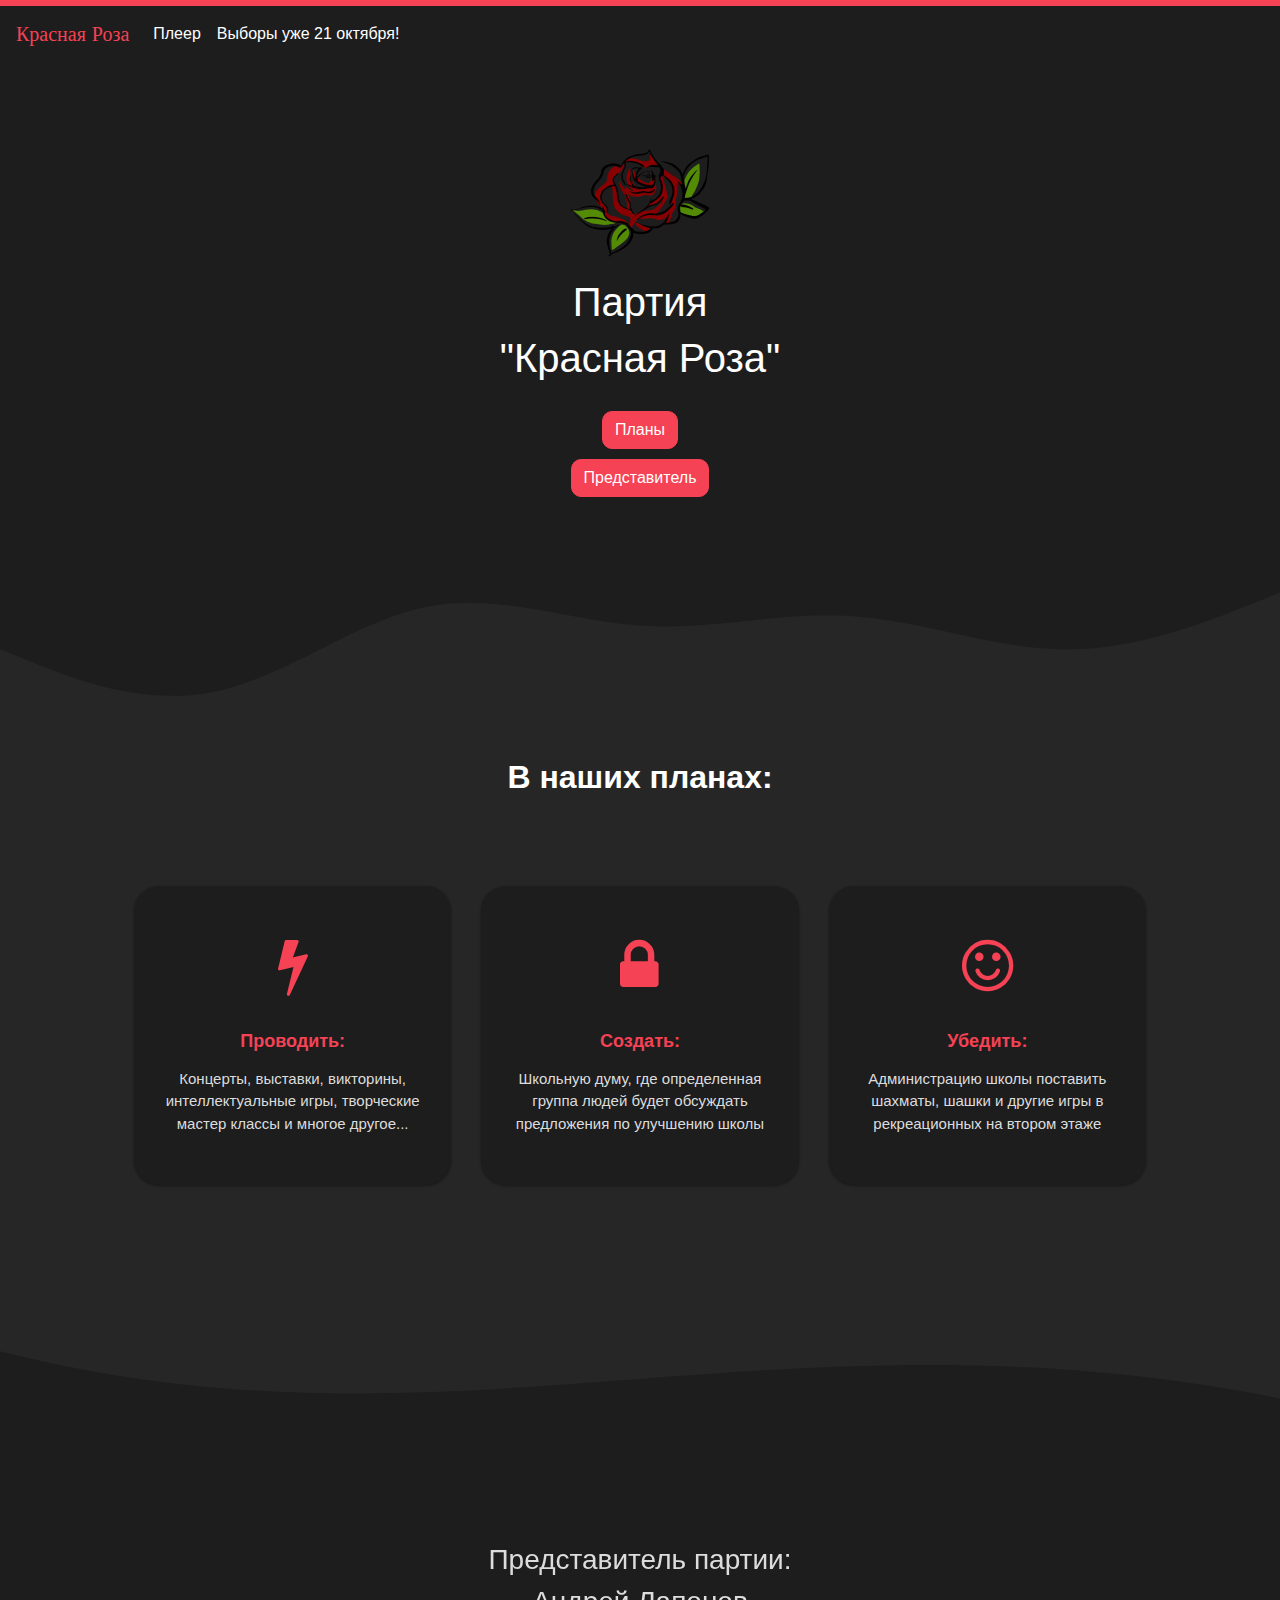
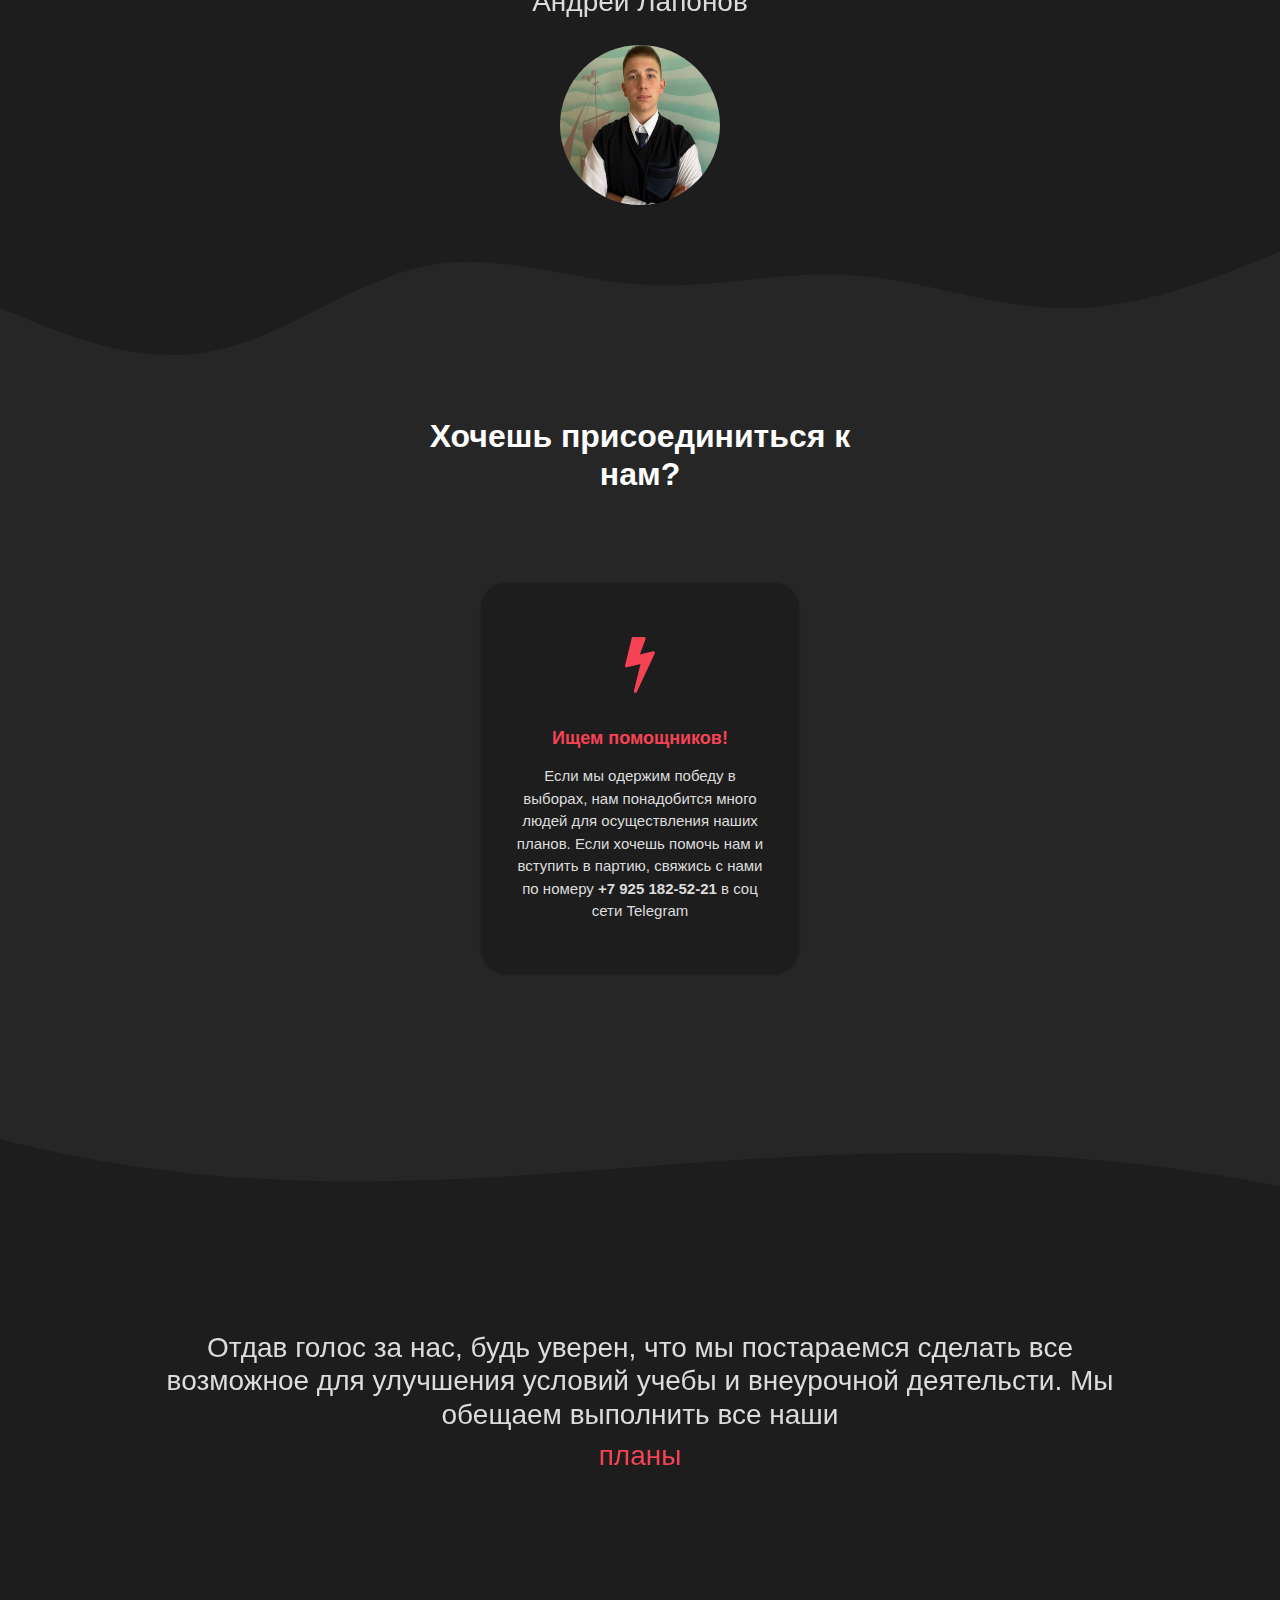
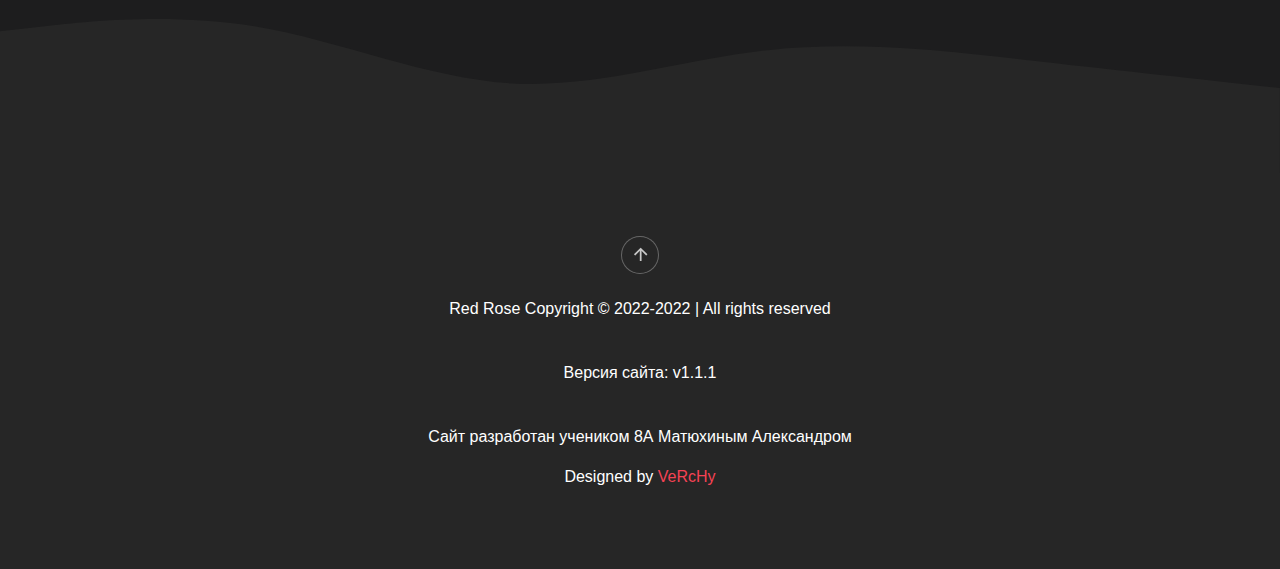
==== index.html @ a9a0d20a "Update index.html" ====
<!DOCTYPE html>
<html>

<head>
    <meta charset="utf-8">
    <meta name="viewport" content="width=device-width, initial-scale=1.0, shrink-to-fit=no">
    <title>Red Rose</title>
    <meta name="description" content="Сайт партии Красная Роза">
    <meta name="theme-color" content="#f54254">
    <link rel="icon" type="image/png" sizes="300x250" href="assets/img/red rose.png">
    <link rel="stylesheet" href="assets/bootstrap/css/bootstrap.min.css">Р
    <link rel="stylesheet" href="https://fonts.googleapis.com/css?family=Alfa+Slab+One">
    <link rel="stylesheet" href="assets/fonts/font-awesome.min.css">
    <link rel="stylesheet" href="assets/fonts/ionicons.min.css">
    <link rel="stylesheet" href="https://cdnjs.cloudflare.com/ajax/libs/animate.css/3.5.2/animate.min.css">
    <link rel="stylesheet" href="assets/css/styles.css">
</head>

<body style="background-color: var(--background);">
    <div id="top" style="height: 12px;">
        <nav class="navbar navbar-light navbar-expand fixed-top" style="color: var(--main-color);border-top-width: 6px;border-top-style: solid;background: var(--background);">
            <div class="container-fluid"><a class="navbar-brand" href="#" style="color: var(--main-color);font-family: 'Alfa Slab One', cursive;">Красная Роза</a><button data-toggle="collapse" class="navbar-toggler" data-target="#navcol-1"><span class="sr-only">Toggle navigation</span><span class="navbar-toggler-icon"></span></button>
                <div
                    class="collapse navbar-collapse" id="navcol-1">
                    <ul class="nav navbar-nav">
                        <li class="nav-item"><a class="nav-link active smoothScroll" href="https://verchy78.github.io/redrose/player" style="color: var(--text-color);">Плеер</a></li>
			<li class="nav-item"><a class="nav-link active smoothScroll" href="#" style="color: var(--text-color);">Выборы уже 21 октября!</a></li>
                    </ul>
            </div>
    </div>
    </nav>
    </div>
    <header class="d-xl-flex flex-column justify-content-xl-center align-items-xl-center" style="height: 418px;text-align: center;margin: 55px;"><img class="rounded" src="assets/img/red rose.png" width="150" height="150" style="margin-top: 30px;">
        <h1 class="d-xl-flex justify-content-xl-start" style="color: var(--text-color);">Партия</h1>
        <h1 class="d-xl-flex justify-content-xl-start" style="color: var(--text-color);">"Красная Роза"</h1>
        <p style="color: var(--secondary-text-color);"></p>
	<a class="btn btn-primary smoothScroll shadow-none" role="button" style="margin: 5px;background-color: var(--main-color);border-color: var(--main-color);border-radius: 10px;"
        href="#feature">Планы</a></div></div>
        <a class="btn btn-primary smoothScroll shadow-none" role="button" style="margin: 5px;background-color: var(--main-color);border-color: var(--main-color);border-radius: 10px;"
        href="#commands">Представитель</a></div></div>
    </header>
    <div id="feature" style="height: 90px;background: var(--secondary);"><div><svg xmlns="http://www.w3.org/2000/svg" viewBox="0 0 1440 320"><path fill="var(--background)" fill-opacity="1" d="M0,96L40,112C80,128,160,160,240,144C320,128,400,64,480,48C560,32,640,64,720,69.3C800,75,880,53,960,58.7C1040,64,1120,96,1200,96C1280,96,1360,64,1400,48L1440,32L1440,0L1400,0C1360,0,1280,0,1200,0C1120,0,1040,0,960,0C880,0,800,0,720,0C640,0,560,0,480,0C400,0,320,0,240,0C160,0,80,0,40,0L0,0Z"></path></svg></div></div>
    <div class="features-boxed" style="background: var(--secondary);">
        <div class="container" style="color: var(--main-color);">
            <div class="intro">
                <h2 class="text-center" style="color: var(--text-color);">В наших планах:</h2>
            </div>
            <div class="row justify-content-center features">
                <div class="col-sm-6 col-md-5 col-lg-4 item">
                    <div id="features" class="box" style="/*border-radius: 34px;*/"><i class="fa fa-bolt icon" style="color: var(--main-color);"></i>
                        <h3 class="name">Проводить:</h3>
                        <p class="description" style="color: var(--secondary-text-color);">Концерты, выставки, викторины, интеллектуальные игры, творческие мастер классы и многое другое...<br></p>
                    </div>
                </div>
                <div class="col-sm-6 col-md-5 col-lg-4 item">
                    <div id="features" class="box"><i class="fa fa-lock icon" style="color: var(--main-color);"></i>
                        <h3 class="name">Создать:</h3>
                        <p class="description" style="color: var(--secondary-text-color);">Школьную думу, где определенная группа людей будет обсуждать предложения по улучшению школы<br></p>
                    </div>
                </div>
                <div class="col-sm-6 col-md-5 col-lg-4 item">
                    <div id="features" class="box"><i class="fa fa-smile-o icon" style="color: var(--main-color);"></i>
                        <h3 class="name">Убедить:</h3>
                        <p class="description" style="color: var(--secondary-text-color);">Администрацию школы поставить шахматы, шашки и другие игры в рекреационных на втором этаже<br></p>
                    </div>
                </div>
            </div>
        </div>
        <div></div>
    </div>
    <div style="background-color: var(--background);"><div style="height: 150px; overflow: hidden;" ><svg viewBox="0 0 500 150" preserveAspectRatio="none" style="height: 100%; width: 100%;"><path d="M-41.53,-9.56 C167.83,173.98 302.14,-60.89 534.09,89.10 L500.00,0.00 L0.00,0.00 Z" style="stroke: none; fill: var(--secondary);"></path></svg></div></div>
    <div id="commands">


  </div>
</div></div>
    <div class="team-clean" style="background: rgba(0,0,0,0);">
        <div class="container" style="filter: blur(0px);padding-bottom: 0px;">
            <h3 class="text-center name" style="color: var(--secondary-text-color)">Представитель партии:</h3>
            <h3 class="text-center name" style="color: var(--secondary-text-color)">Андрей Лапонов</h3>
            <div class="intro"></div>
            <div class="row row-cols-4 d-flex d-xl-flex justify-content-center justify-content-xl-center people" style="padding-bottom: 0px;">
                <div class="col-auto col-md-6 col-lg-4 yeet"><a href="" target="_blank"><img class="rounded-circle partner" src="assets/img/lapka.png"></a></div>
            </div>
        </div>
    </div>
    <div id="feature" style="height: 90px;background: var(--secondary);"><div><svg xmlns="http://www.w3.org/2000/svg" viewBox="0 0 1440 320"><path fill="var(--background)" fill-opacity="1" d="M0,96L40,112C80,128,160,160,240,144C320,128,400,64,480,48C560,32,640,64,720,69.3C800,75,880,53,960,58.7C1040,64,1120,96,1200,96C1280,96,1360,64,1400,48L1440,32L1440,0L1400,0C1360,0,1280,0,1200,0C1120,0,1040,0,960,0C880,0,800,0,720,0C640,0,560,0,480,0C400,0,320,0,240,0C160,0,80,0,40,0L0,0Z"></path></svg></div></div>
    <div class="features-boxed" style="background: var(--secondary);">
        <div class="container" style="color: var(--main-color);">
            <div class="intro">
                <h2 class="text-center" style="color: var(--text-color);">Хочешь присоединиться к нам?</h2>
            </div>
            <div class="row justify-content-center features">
                <div class="col-sm-6 col-md-5 col-lg-4 item">
                    <div id="features" class="box"><i class="fa fa-bolt icon" style="color: var(--main-color);"></i>
                        <h3 class="name">Ищем помощников!</h3>
                        <p class="description" style="color: var(--secondary-text-color);">Если мы одержим победу в выборах, нам понадобится много людей для осуществления наших планов. Если хочешь помочь нам и вступить в партию, свяжись с нами по номеру <strong>+7 925 182-52-21</strong> в соц сети Telegram <br></p>
                    </div>
                </div>
            </div>
        </div>
        <div></div>
    </div>
    <div style="background-color: var(--background);"><div style="height: 150px; overflow: hidden;" ><svg viewBox="0 0 500 150" preserveAspectRatio="none" style="height: 100%; width: 100%;"><path d="M-41.53,-9.56 C167.83,173.98 302.14,-60.89 534.09,89.10 L500.00,0.00 L0.00,0.00 Z" style="stroke: none; fill: var(--secondary);"></path></svg></div></div>
    <div id="commands">
    <div class="team-clean" style="background: rgba(0,0,0,0);">
        <div class="container" style="filter: blur(0px);padding-bottom: 0px;">
            <h3 class="text-center name" style="color: var(--secondary-text-color)">Отдав голос за нас, будь уверен, что мы постараемся сделать все возможное для улучшения условий учебы и внеурочной деятельсти. Мы обещаем выполнить все наши <a class="nav-link active smoothScroll" href="#feature" style="color: var(--main-color);">планы</a></h3>
            </div>
        </div>
    </div>

<svg xmlns="http://www.w3.org/2000/svg" viewBox="0 0 1440 320"><path fill="var(--secondary)" fill-opacity="1" d="M0,160L48,154.7C96,149,192,139,288,154.7C384,171,480,213,576,218.7C672,224,768,192,864,181.3C960,171,1056,181,1152,192C1248,203,1344,213,1392,218.7L1440,224L1440,320L1392,320C1344,320,1248,320,1152,320C1056,320,960,320,864,320C768,320,672,320,576,320C480,320,384,320,288,320C192,320,96,320,48,320L0,320Z"></path></svg>
    <div class="footer-dark" style="background: var(--secondary);padding-top: 0px;padding-bottom: 0px;">
        <div class="container">
            <div class="row">
                <div class="col item social"><a class="smoothScroll" href="#top"><i class="icon ion-android-arrow-up"></i></a></div>
            </div>
            <p class="copyright" style="color: var(--text-color);">Red Rose Copyright © 2022-2022 | All rights reserved</p>
            <p class="copyright" style="color: var(--text-color);">Версия сайта: v1.1.1</p>
            <p class="copyright" style="color: var(--text-color);">Сайт разработан учеником 8А Матюхиным Александром</p>
            <p class="copyright" style="color: var(--text-color);padding: 0px;">
                <!--Consider leaving this to give credit to me for making this, I worked hard on it and it makes me feel good :D-->Designed by&nbsp;<a href="http://marybot.ru/verchy-dev" style="color: var(--main-color);">VeRcHy</a></p>
        </div>
    </div>
    <script src="assets/js/jquery.min.js"></script>
    <script src="assets/bootstrap/js/bootstrap.min.js"></script>
    <script src="assets/js/Counting.js"></script>
    <script src="assets/js/untitled.js"></script>
</body>

</html>
---- assets/css/styles.css ----
:root {
  --main-color: #f54254;
  --background: #1d1d1e;
  --secondary: #262626;
  --link: #f54254;
  --text-color: #fff;
  --secondary-text-color: #dcdcdc;
}

/* scroll bar */

::-webkit-scrollbar {
  width: 8px;
}

::-webkit-scrollbar-track {
  background: black;
}

::-webkit-scrollbar-thumb {
  background: var(--main-color);
}

.footer-dark {
  padding: 50px 0;
}

.footer-dark .item.text {
  margin-bottom: 36px;
}

.footer-dark .item.social {
  text-align: center;
}

.footer-dark .item.social > a {
  font-size: 20px;
  width: 36px;
  height: 36px;
  line-height: 36px;
  display: inline-block;
  text-align: center;
  border-radius: 50%;
  box-shadow: 0 0 0 1px rgba(255,255,255,0.4);
  margin: 0 8px;
  color: #fff;
  opacity: 0.75;
}

.footer-dark .item.social > a:hover {
  background-color: #474350;
}

.footer-dark .copyright {
  text-align: center;
  padding-top: 24px;
}

/* features */

.features-boxed {
  color: #313437;
  background-color: #eef4f7;
}

.features-boxed p {
  color: #7d8285;
}

.features-boxed h2 {
  font-weight: bold;
  margin-bottom: 40px;
  padding-top: 40px;
  color: inherit;
}

@media (max-width:767px) {
  .features-boxed h2 {
    margin-bottom: 25px;
    padding-top: 25px;
    font-size: 24px;
  }
}

.features-boxed .intro {
  font-size: 16px;
  max-width: 500px;
  margin: 0 auto;
}

.features-boxed .intro p {
  margin-bottom: 0;
}

.features-boxed .features {
  padding: 50px 0;
}

.features-boxed .item {
  text-align: center;
}

.features-boxed .item .box {
  text-align: center;
  padding: 30px;
  background-color: #fff;
  margin-bottom: 30px;
}

.features-boxed .item .icon {
  font-size: 60px;
  color: #1485ee;
  margin-top: 20px;
  margin-bottom: 35px;
}

.features-boxed .item .name {
  font-weight: bold;
  font-size: 18px;
  margin-bottom: 8px;
  margin-top: 0;
  color: inherit;
}

.features-boxed .item .description {
  font-size: 15px;
  margin-top: 15px;
  margin-bottom: 20px;
}

a:hover {
  text-decoration: none;
  color: var(--main-color);
}

.shadow-lg.box:hover {
  background: rgb(244,241,241);
  box-shadow: 0 14px 28px rgba(0,0,0,0.25), 0 10px 10px rgba(0,0,0,0.22);
}

a {
  color: var(--main-color);
}

/* accordion */

* {
  box-sizing: border-box;
}

*::before, *::after {
  box-sizing: border-box;
}

.container {
  margin: 0 auto;
  padding: 4rem;
  color: var(--secondary-text-color);
}

.accordion .accordion-item {
  border-bottom: 1px solid var(--text-color);
}

.accordion .accordion-item button[aria-expanded='true'] {
  border-bottom: 1px solid var(--link);
}

.accordion button {
  position: relative;
  display: block;
  text-align: left;
  width: 100%;
  padding: 1em 0;
  color: var(--text-color);
  font-size: 1.15rem;
  font-weight: 400;
  border: none;
  background: none;
  outline: none;
}

.accordion button:hover, .accordion button:focus {
  cursor: pointer;
  color: var(--link);
}

.accordion button:hover::after, .accordion button:focus::after {
  cursor: pointer;
  color: var(--link);
  border-right: 1px solid var(--link);
}

.accordion button .accordion-title {
  padding: 1em 1.5em 1em 0;
}

.accordion button .icon {
  display: inline-block;
  position: absolute;
  top: 18px;
  right: 0;
  width: 22px;
  height: 22px;
}

.accordion button .icon::before {
  display: block;
  position: absolute;
  content: '';
  top: 9px;
  left: 5px;
  width: 10px;
  height: 2px;
  background: currentColor;
}

.accordion button .icon::after {
  display: block;
  position: absolute;
  content: '';
  top: 5px;
  left: 9px;
  width: 2px;
  height: 10px;
  background: currentColor;
}

.accordion button[aria-expanded='true'] {
  color: var(--link);
}

.accordion button[aria-expanded='true'] .icon::after {
  width: 0;
}

.accordion button[aria-expanded='true'] + .accordion-content {
  opacity: 1;
  max-height: 250em;
  transition: all 200ms linear;
  will-change: opacity, max-height;
}

.accordion .accordion-content {
  opacity: 0;
  max-height: 0;
  overflow: hidden;
  transition: opacity 200ms linear, max-height 200ms linear;
  will-change: opacity, max-height;
}

.accordion .accordion-content p {
  font-size: 1rem;
  font-weight: 300;
  margin: 2em 0;
}

div#features {
  box-shadow: 0 1px 3px rgba(0,0,0,0.12), 0 1px 2px rgba(0,0,0,0.24);
  transition: all 0.3s cubic-bezier(.25,.8,.25,1);
  border-radius: 25px;
  background: var(--background);
}

div#features:hover {
  box-shadow: 0 14px 28px rgba(0,0,0,0.25), 0 10px 10px rgba(0,0,0,0.22);
}

.partner:hover {
  border-radius: 598px;
  border-style: solid;
  border-color: var(--main-color);
}

.partner {
  width: 160px;
  height: 160px;
  transition: all 200ms linear;
}

.yeet {
  text-align: center;
  padding: 18px;
}
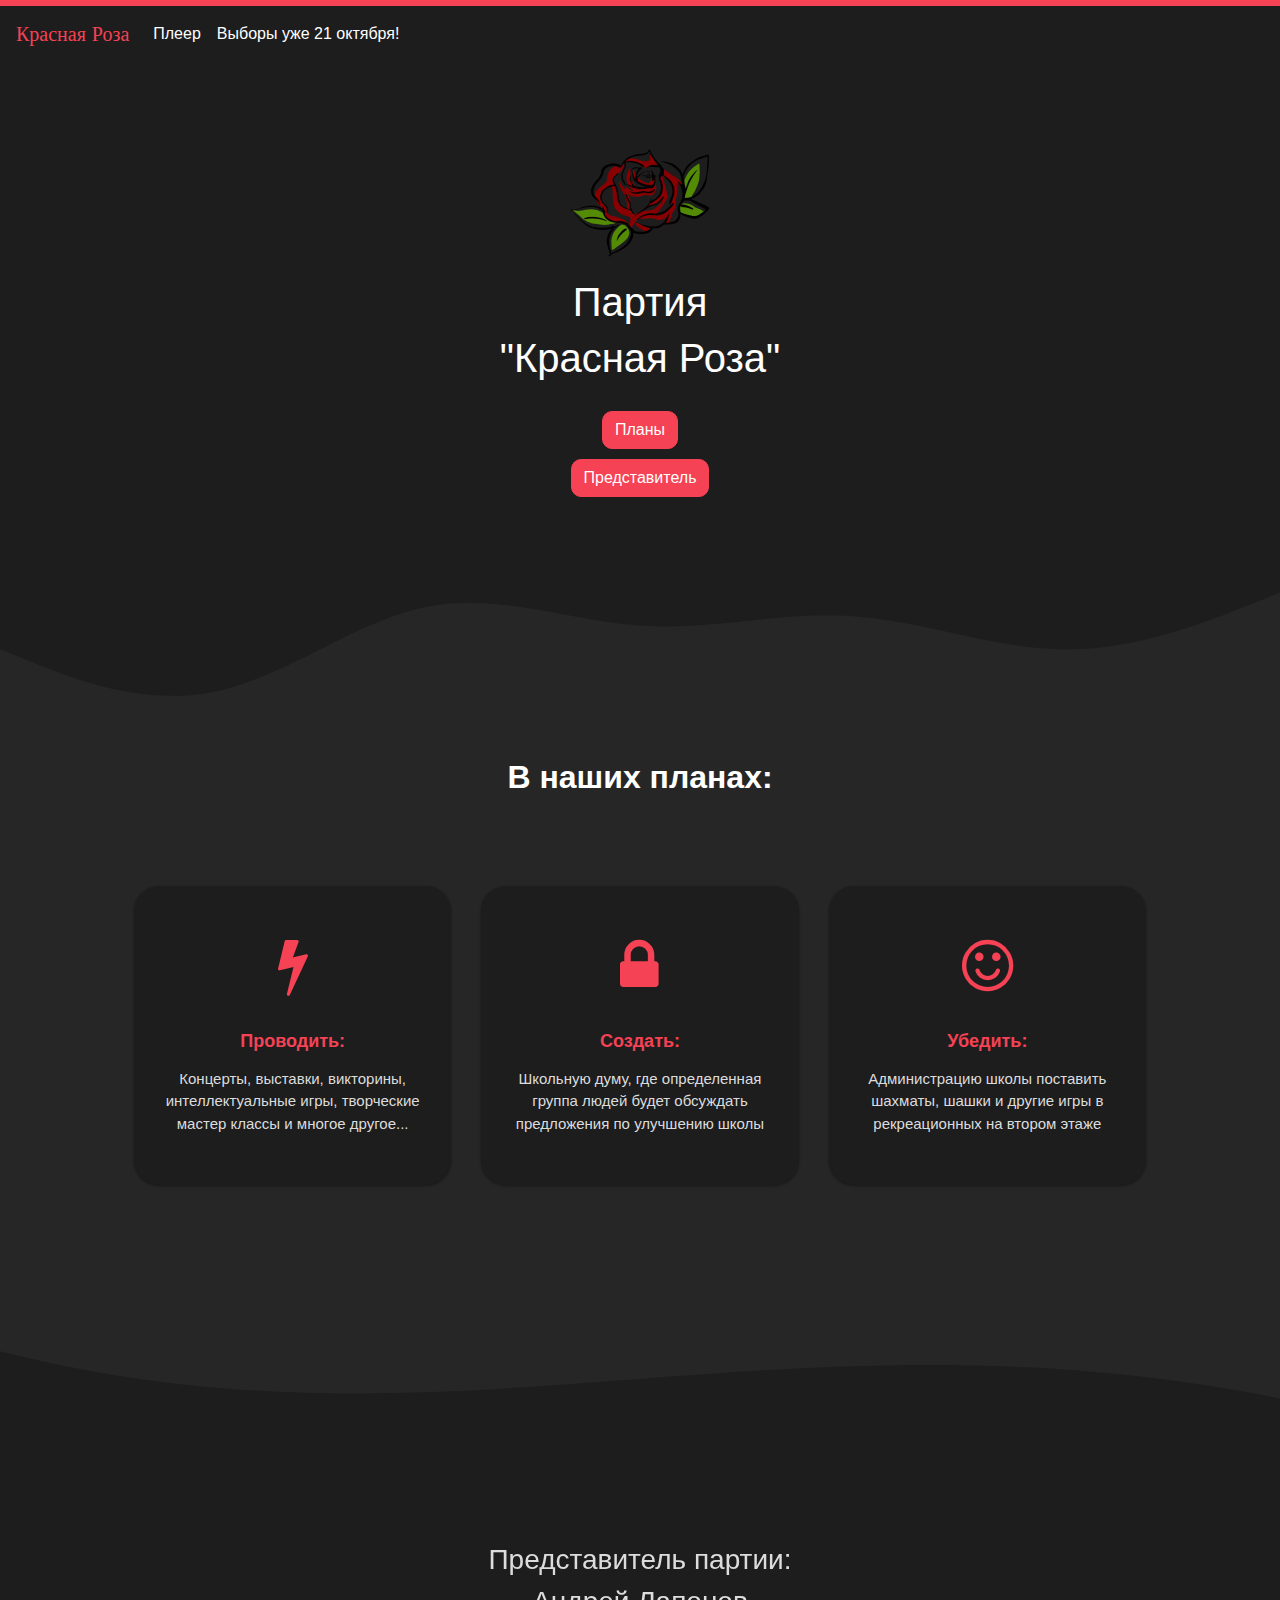
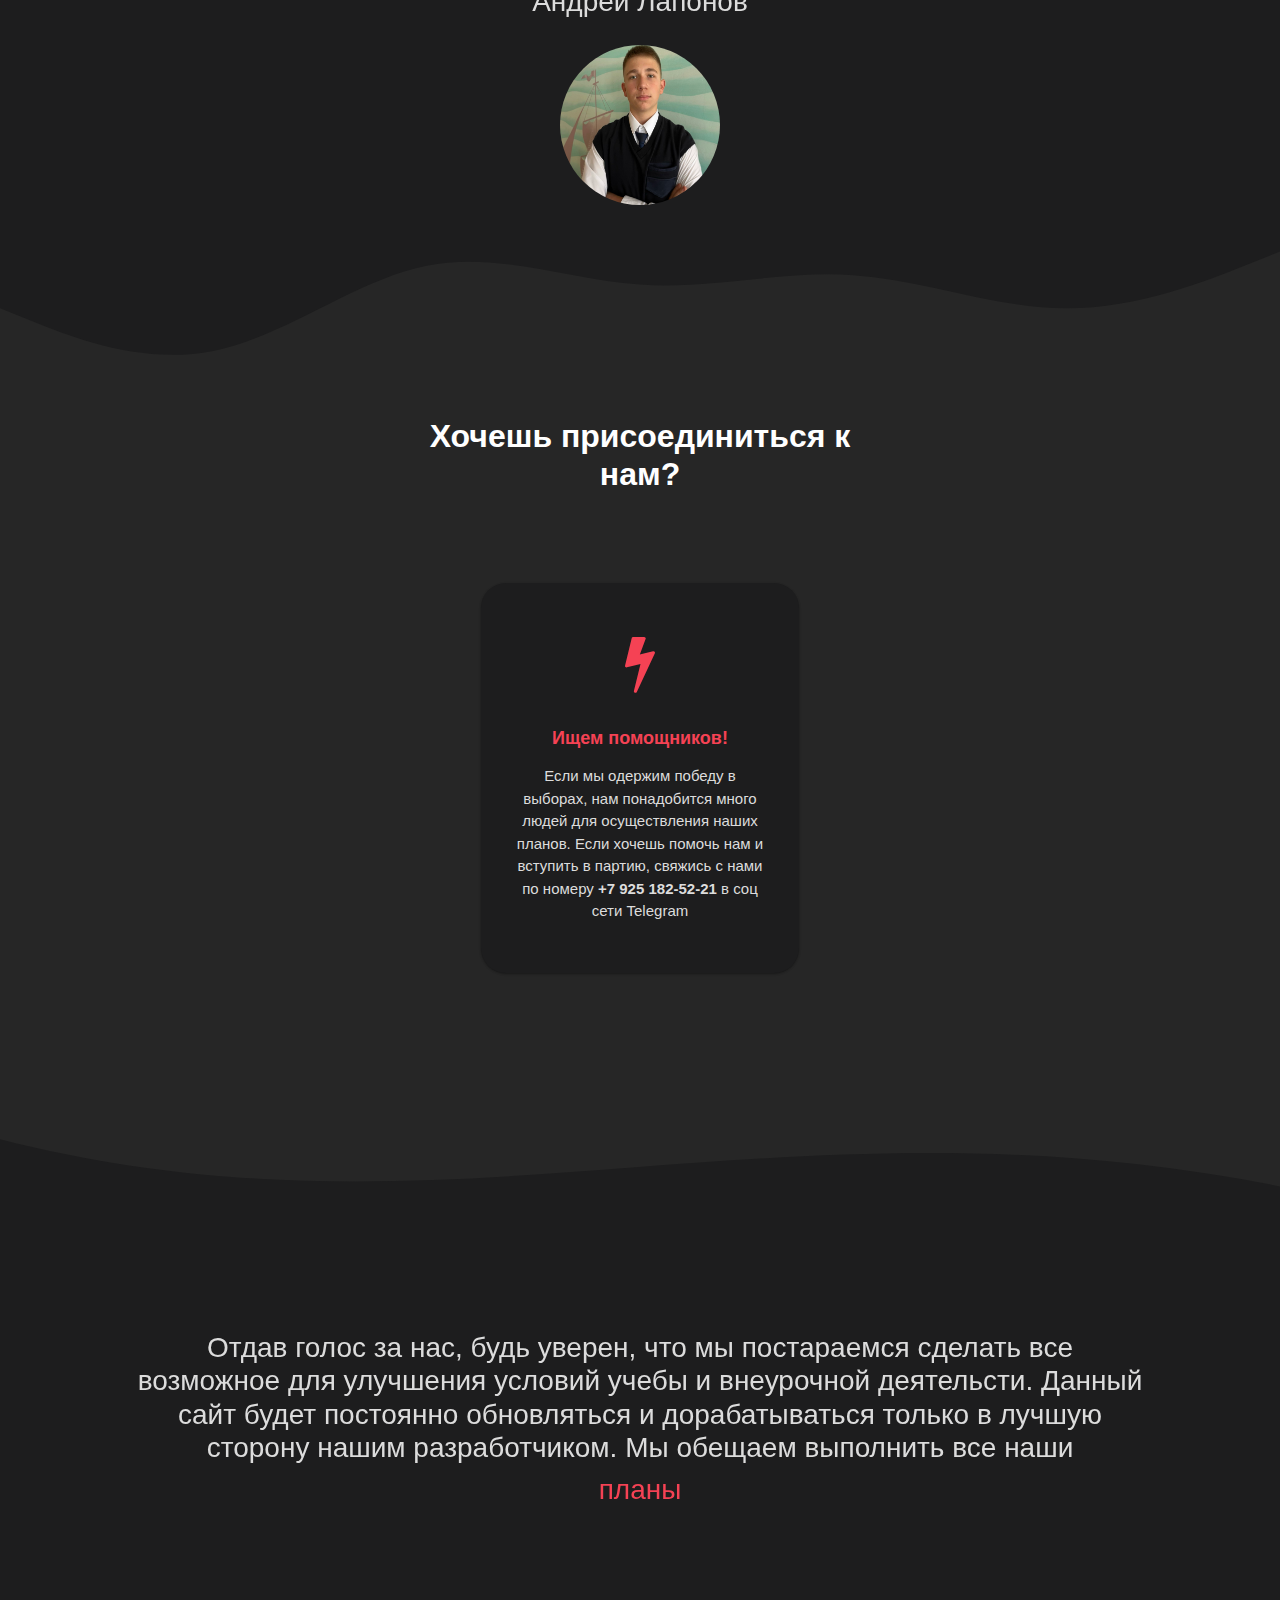
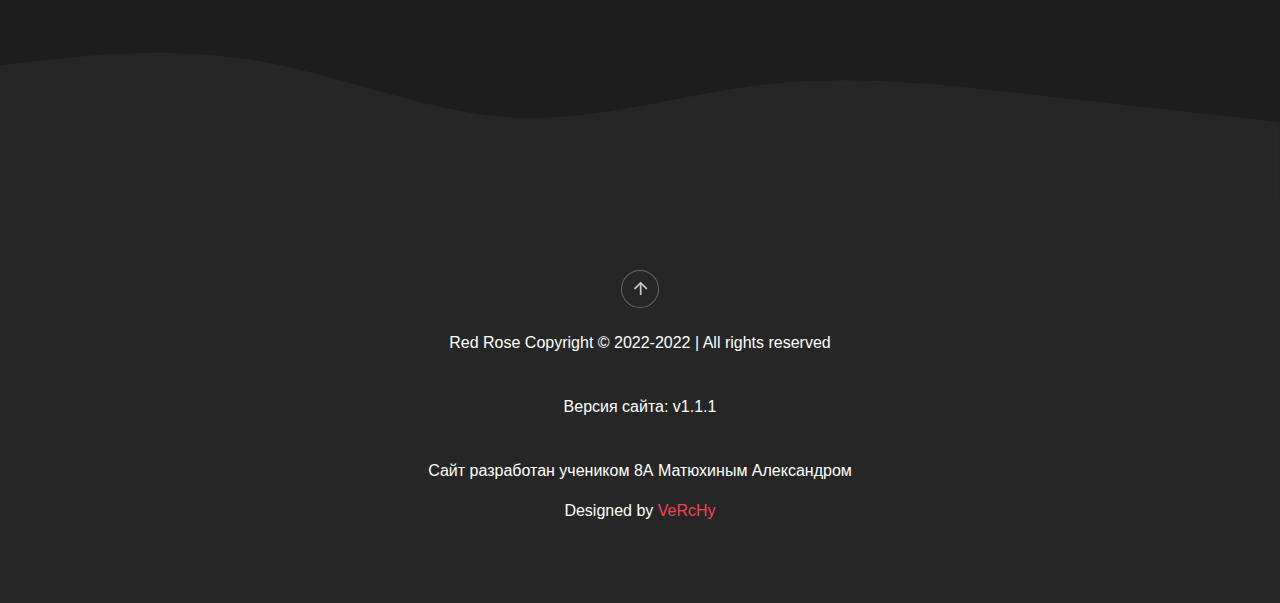
==== commit 1e59f3b4: "Update index.html" ====
--- a/index.html
+++ b/index.html
@@ -24,7 +24,7 @@
                     class="collapse navbar-collapse" id="navcol-1">
                     <ul class="nav navbar-nav">
                         <li class="nav-item"><a class="nav-link active smoothScroll" href="https://verchy78.github.io/redrose/player" style="color: var(--text-color);">Плеер</a></li>
-			<li class="nav-item"><a class="nav-link active smoothScroll" href="#" style="color: var(--text-color);">Выборы уже 21 октября!</a></li>
+			<li class="nav-item"><a class="nav-link active smoothScroll" href="#golos" style="color: var(--text-color);">Выборы уже 21 октября!</a></li>
                     </ul>
             </div>
     </div>
@@ -102,10 +102,10 @@
         <div></div>
     </div>
     <div style="background-color: var(--background);"><div style="height: 150px; overflow: hidden;" ><svg viewBox="0 0 500 150" preserveAspectRatio="none" style="height: 100%; width: 100%;"><path d="M-41.53,-9.56 C167.83,173.98 302.14,-60.89 534.09,89.10 L500.00,0.00 L0.00,0.00 Z" style="stroke: none; fill: var(--secondary);"></path></svg></div></div>
-    <div id="commands">
+    <div id="golos">
     <div class="team-clean" style="background: rgba(0,0,0,0);">
         <div class="container" style="filter: blur(0px);padding-bottom: 0px;">
-            <h3 class="text-center name" style="color: var(--secondary-text-color)">Отдав голос за нас, будь уверен, что мы постараемся сделать все возможное для улучшения условий учебы и внеурочной деятельсти. Мы обещаем выполнить все наши <a class="nav-link active smoothScroll" href="#feature" style="color: var(--main-color);">планы</a></h3>
+            <h3 class="text-center name" style="color: var(--secondary-text-color)">Отдав голос за нас, будь уверен, что мы постараемся сделать все возможное для улучшения условий учебы и внеурочной деятельсти. Данный сайт будет постоянно обновляться и дорабатываться только в лучшую сторону нашим разработчиком. Мы обещаем выполнить все наши <a class="nav-link active smoothScroll" href="#feature" style="color: var(--main-color);">планы</a></h3>
             </div>
         </div>
     </div>
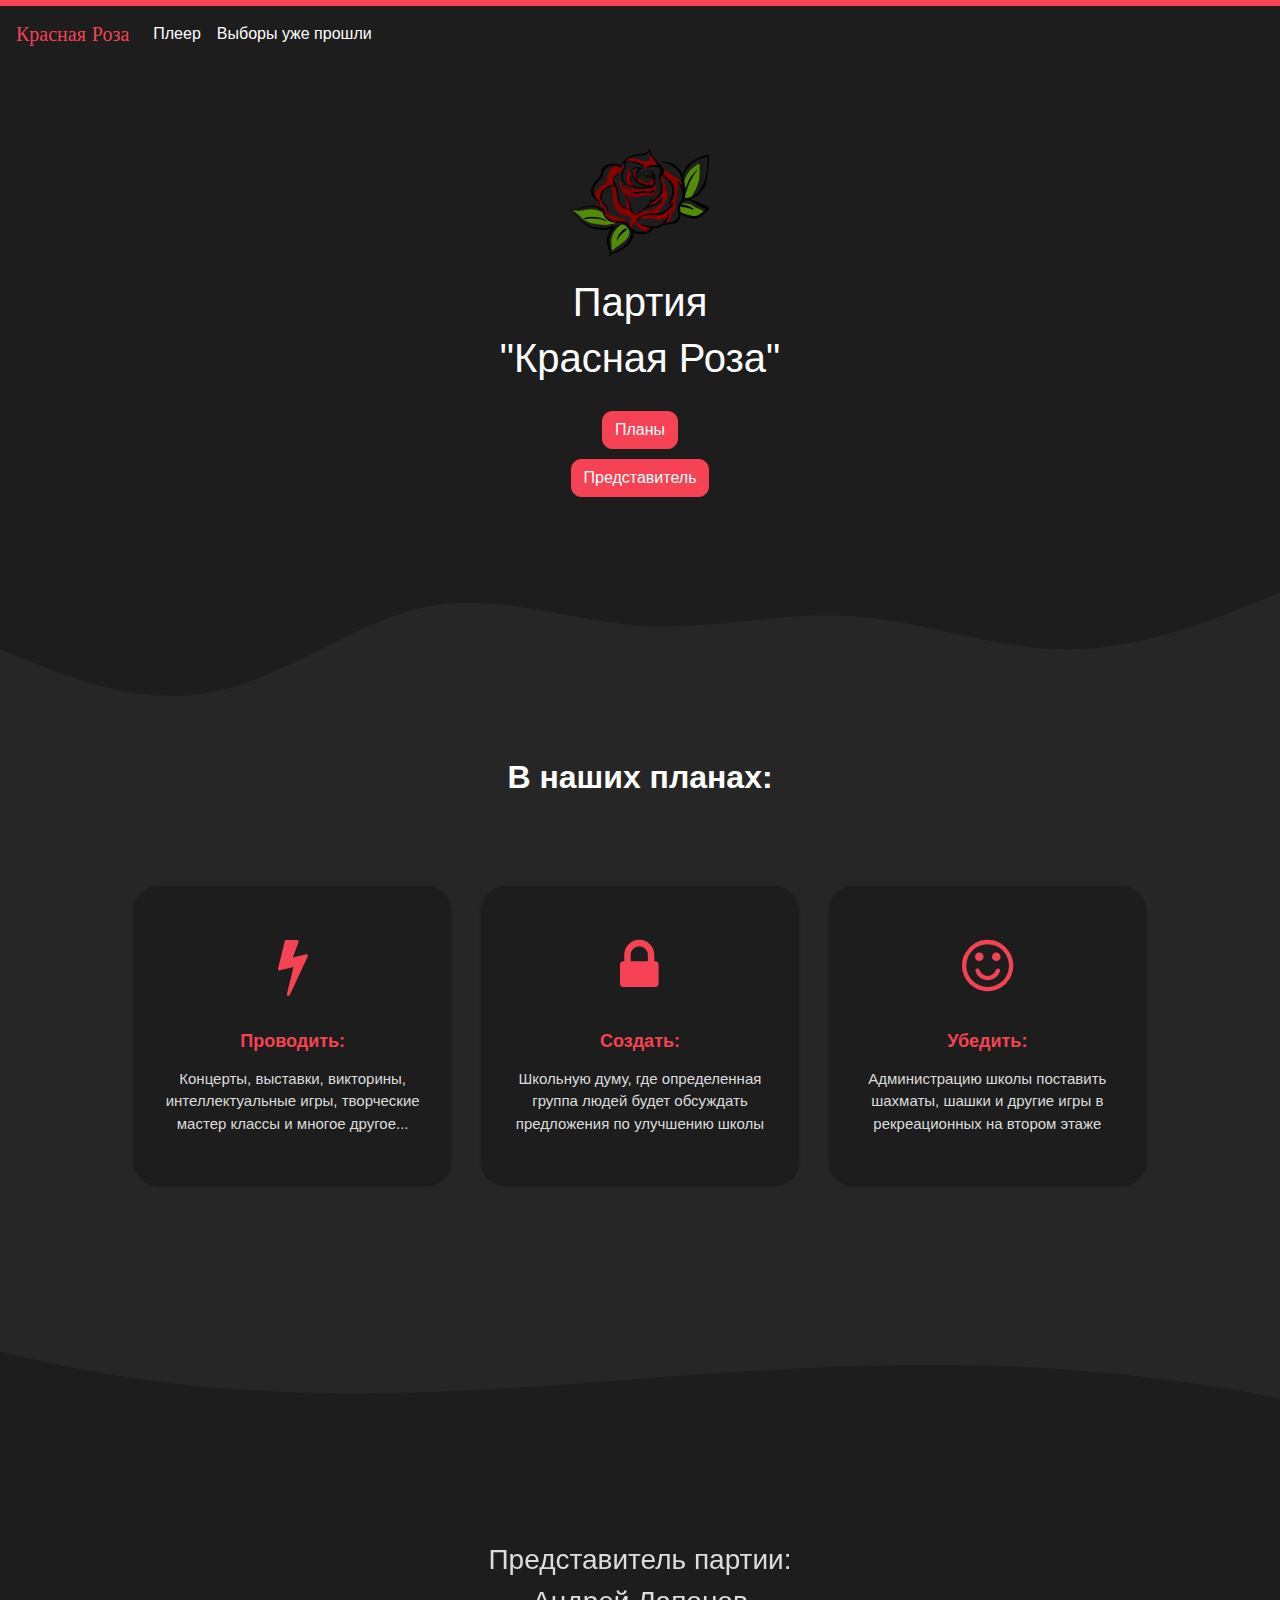
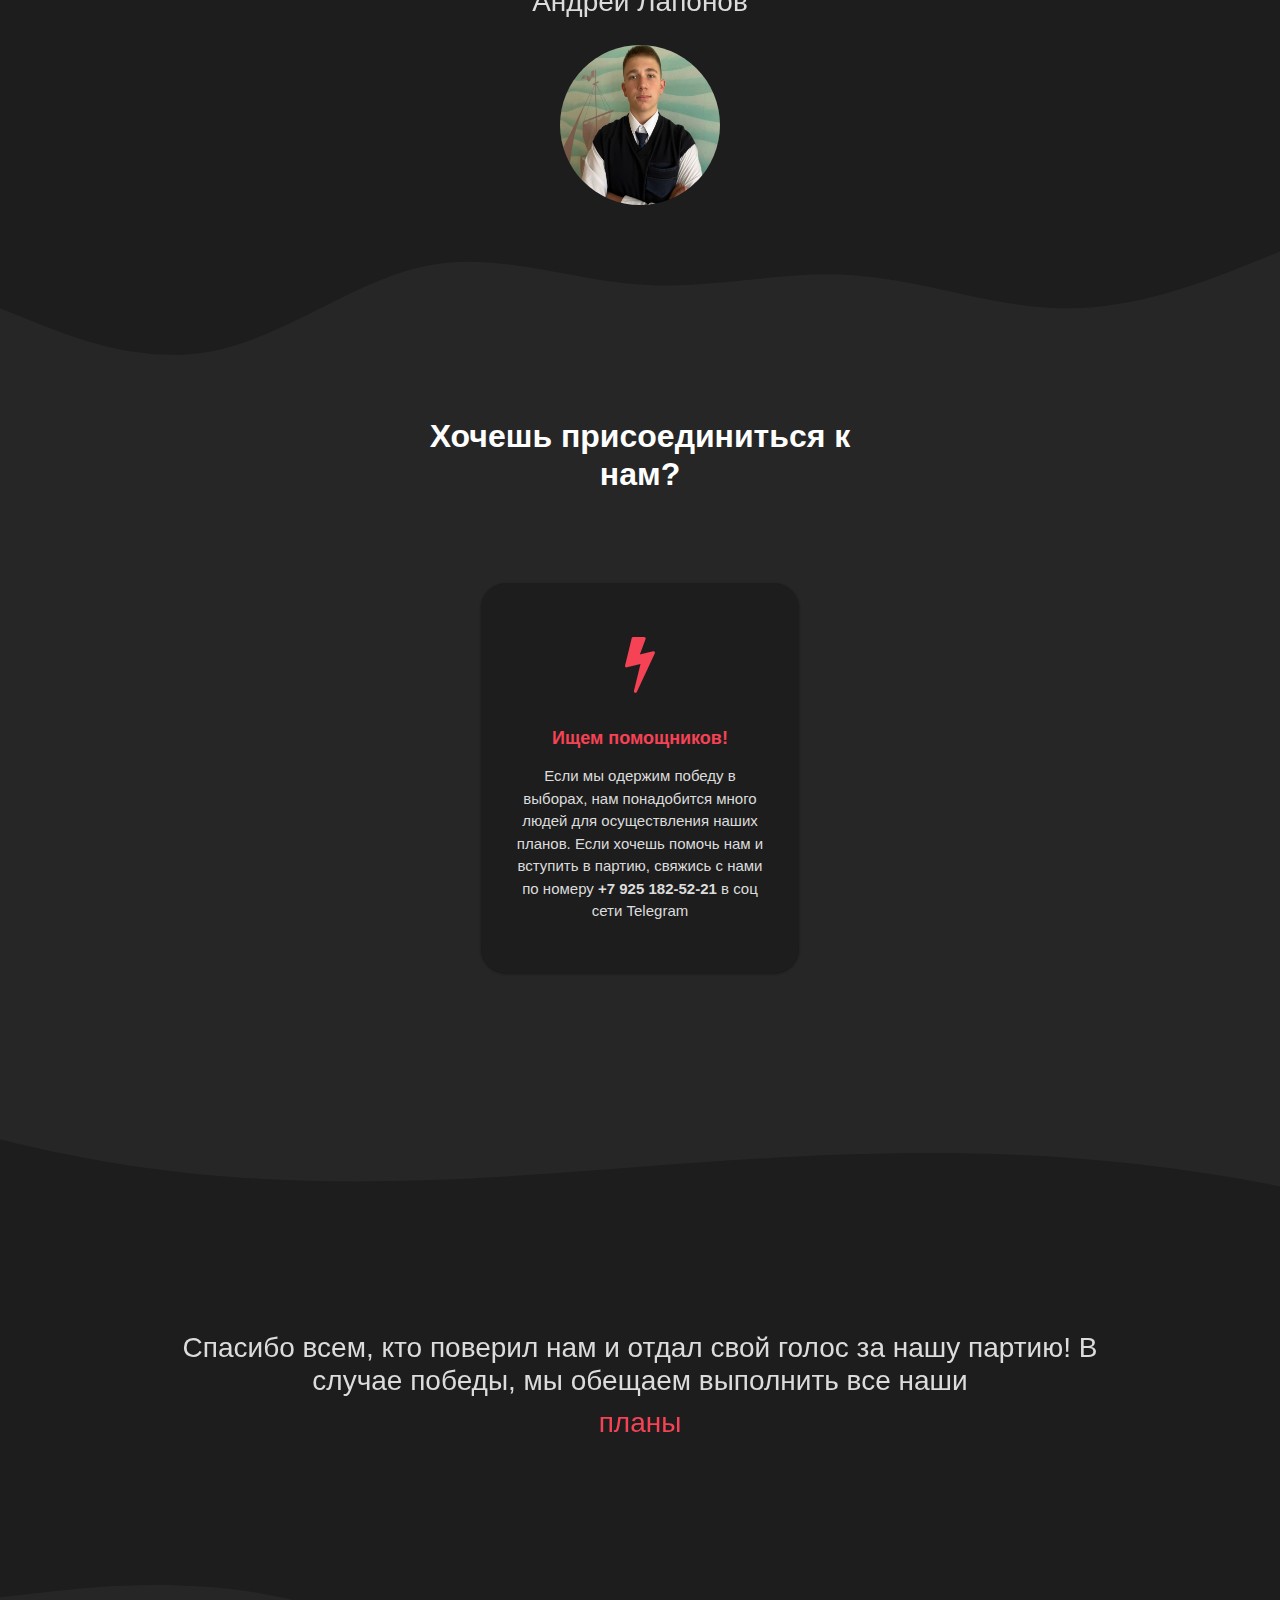
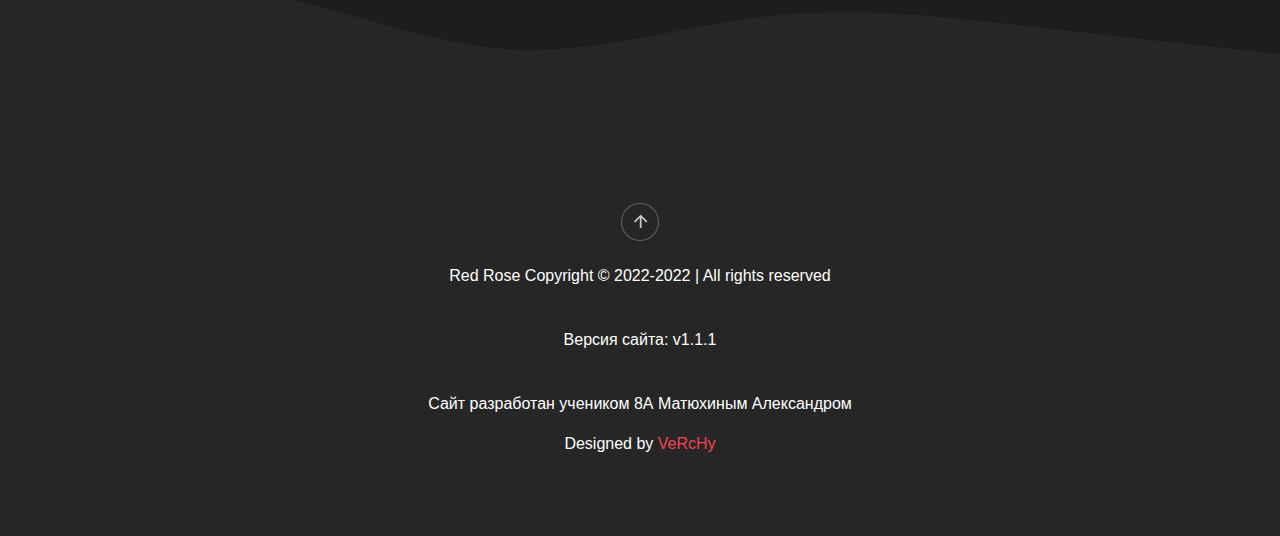
==== commit dc918e6c: "Update index.html" ====
--- a/index.html
+++ b/index.html
@@ -24,7 +24,7 @@
                     class="collapse navbar-collapse" id="navcol-1">
                     <ul class="nav navbar-nav">
                         <li class="nav-item"><a class="nav-link active smoothScroll" href="https://verchy78.github.io/redrose/player" style="color: var(--text-color);">Плеер</a></li>
-			<li class="nav-item"><a class="nav-link active smoothScroll" href="#golos" style="color: var(--text-color);">Выборы уже 21 октября!</a></li>
+			<li class="nav-item"><a class="nav-link active smoothScroll" href="#golos" style="color: var(--text-color);">Выборы уже прошли</a></li>
                     </ul>
             </div>
     </div>
@@ -105,7 +105,7 @@
     <div id="golos">
     <div class="team-clean" style="background: rgba(0,0,0,0);">
         <div class="container" style="filter: blur(0px);padding-bottom: 0px;">
-            <h3 class="text-center name" style="color: var(--secondary-text-color)">Отдав голос за нас, будь уверен, что мы постараемся сделать все возможное для улучшения условий учебы и внеурочной деятельсти. Данный сайт будет постоянно обновляться и дорабатываться только в лучшую сторону нашим разработчиком. Мы обещаем выполнить все наши <a class="nav-link active smoothScroll" href="#feature" style="color: var(--main-color);">планы</a></h3>
+            <h3 class="text-center name" style="color: var(--secondary-text-color)">Спасибо всем, кто поверил нам и отдал свой голос за нашу партию! В случае победы, мы обещаем выполнить все наши <a class="nav-link active smoothScroll" href="#feature" style="color: var(--main-color);">планы</a></h3>
             </div>
         </div>
     </div>
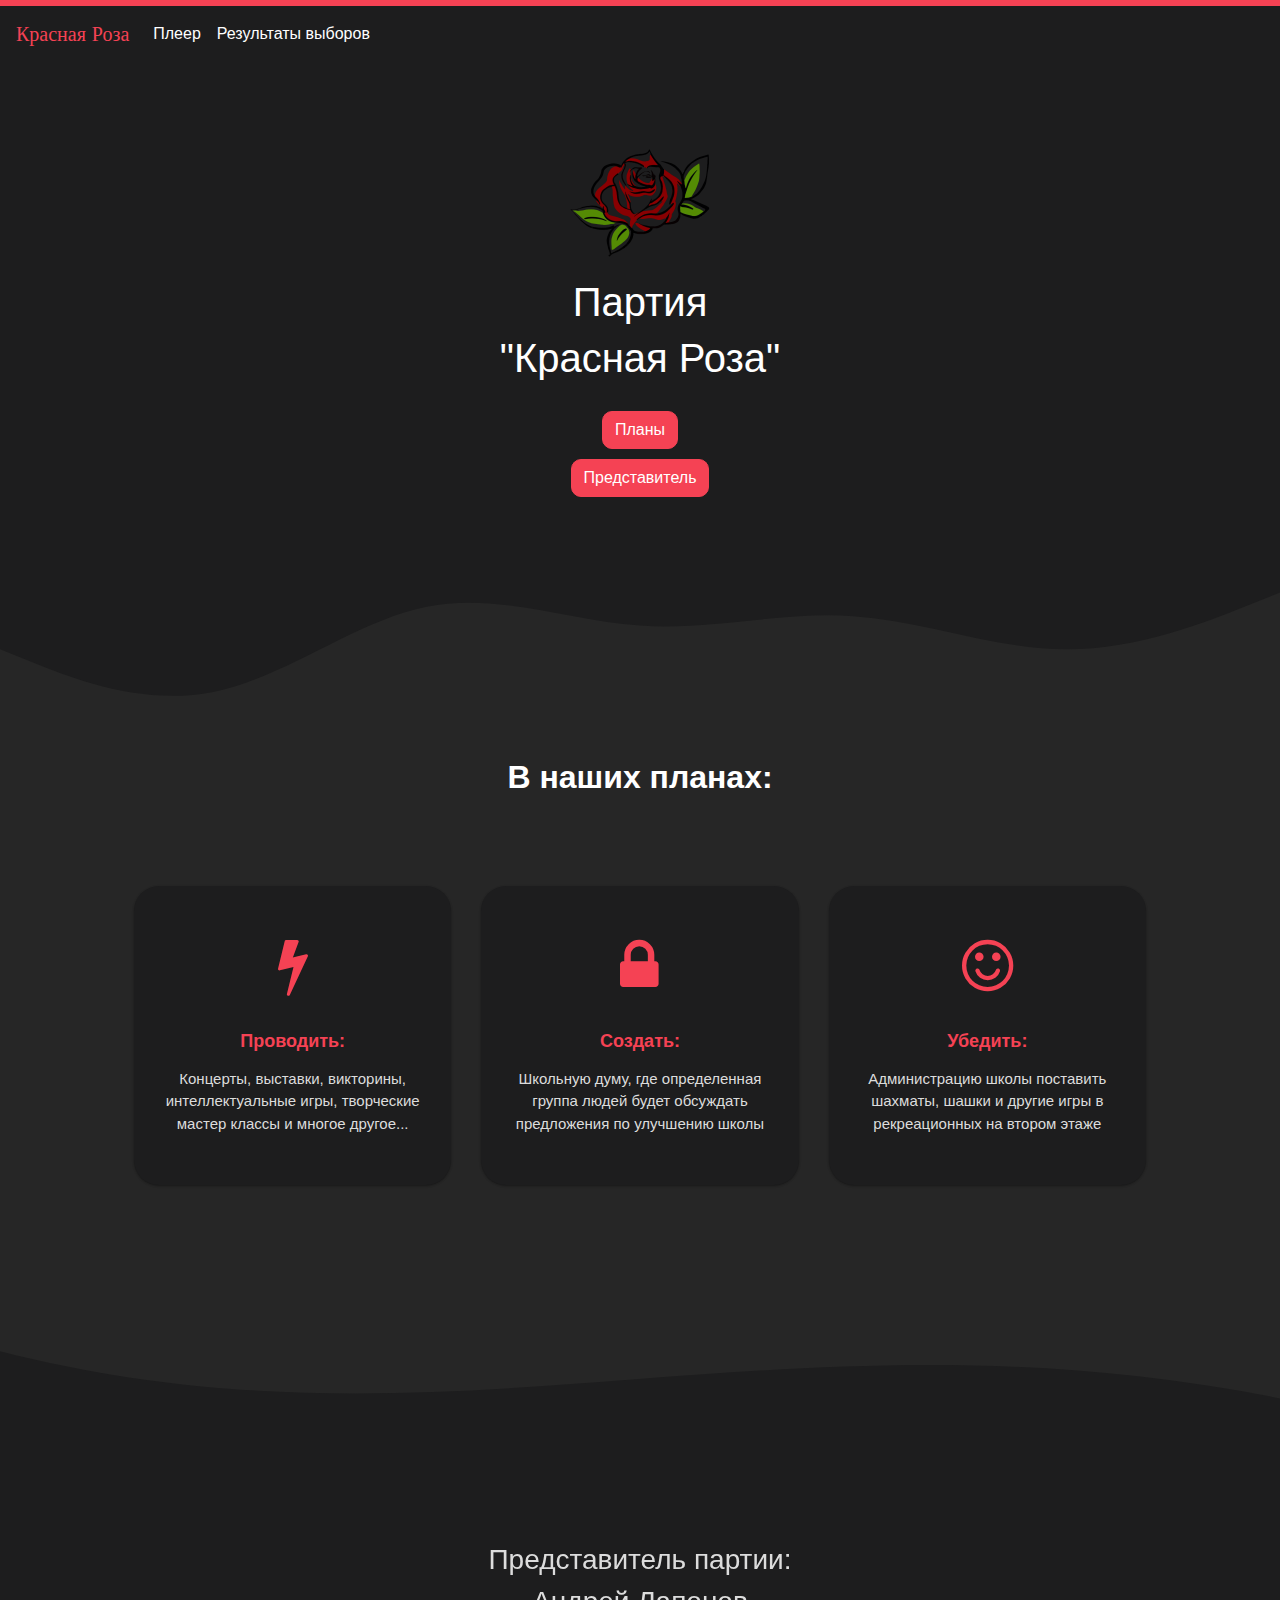
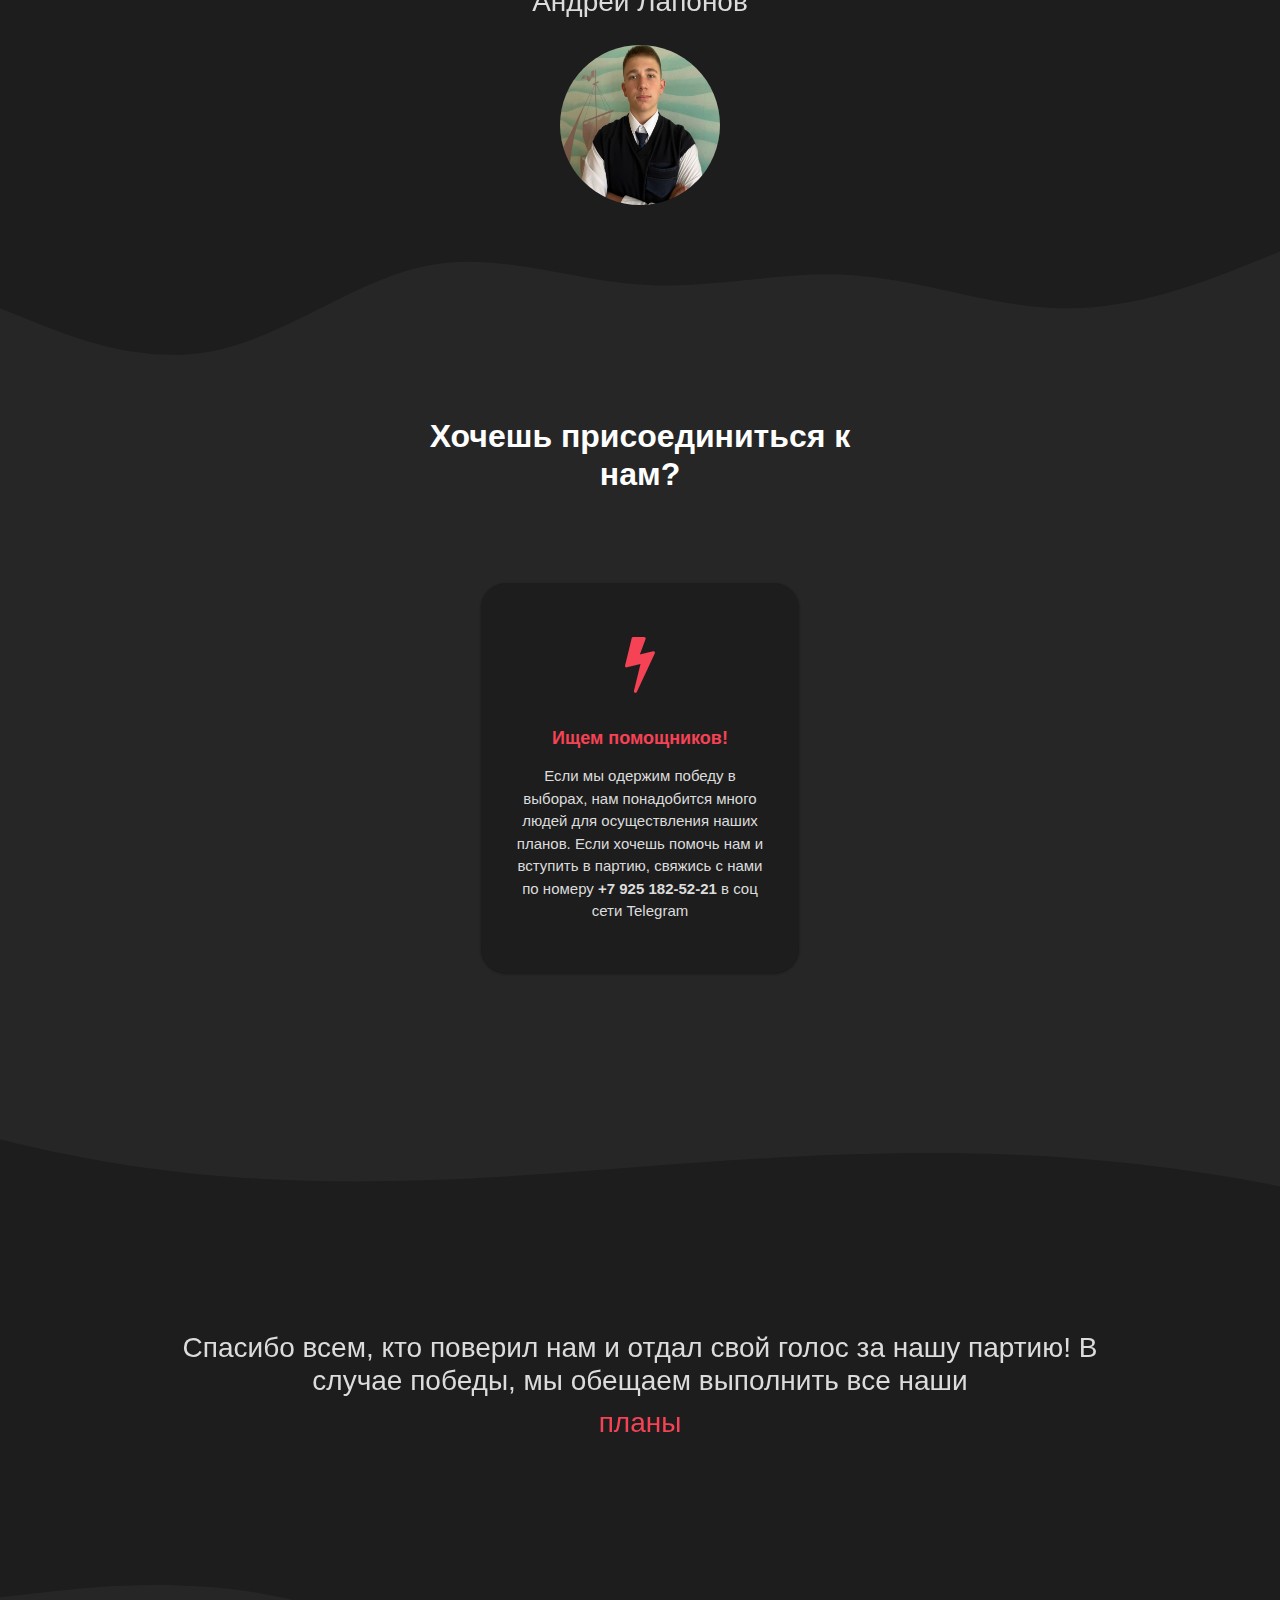
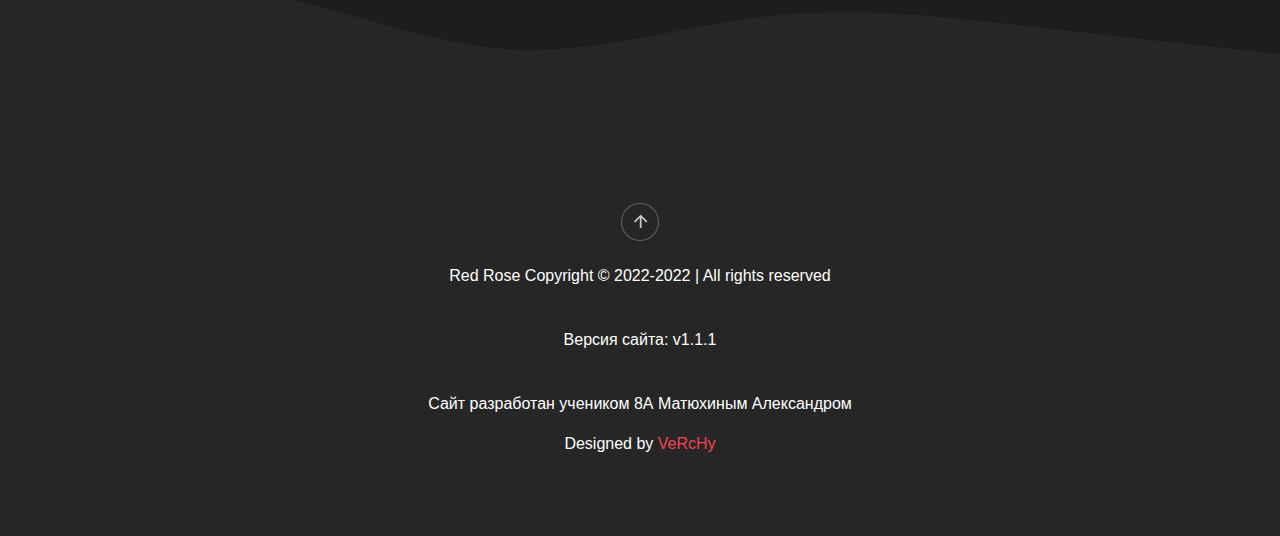
==== commit cb3e77ff: "Update index.html" ====
--- a/index.html
+++ b/index.html
@@ -24,7 +24,7 @@
                     class="collapse navbar-collapse" id="navcol-1">
                     <ul class="nav navbar-nav">
                         <li class="nav-item"><a class="nav-link active smoothScroll" href="https://verchy78.github.io/redrose/player" style="color: var(--text-color);">Плеер</a></li>
-			<li class="nav-item"><a class="nav-link active smoothScroll" href="#golos" style="color: var(--text-color);">Выборы уже прошли</a></li>
+			<li class="nav-item"><a class="nav-link active smoothScroll" href="https://verchy78.github.io/redrose/results" style="color: var(--text-color);">Результаты выборов</a></li>
                     </ul>
             </div>
     </div>
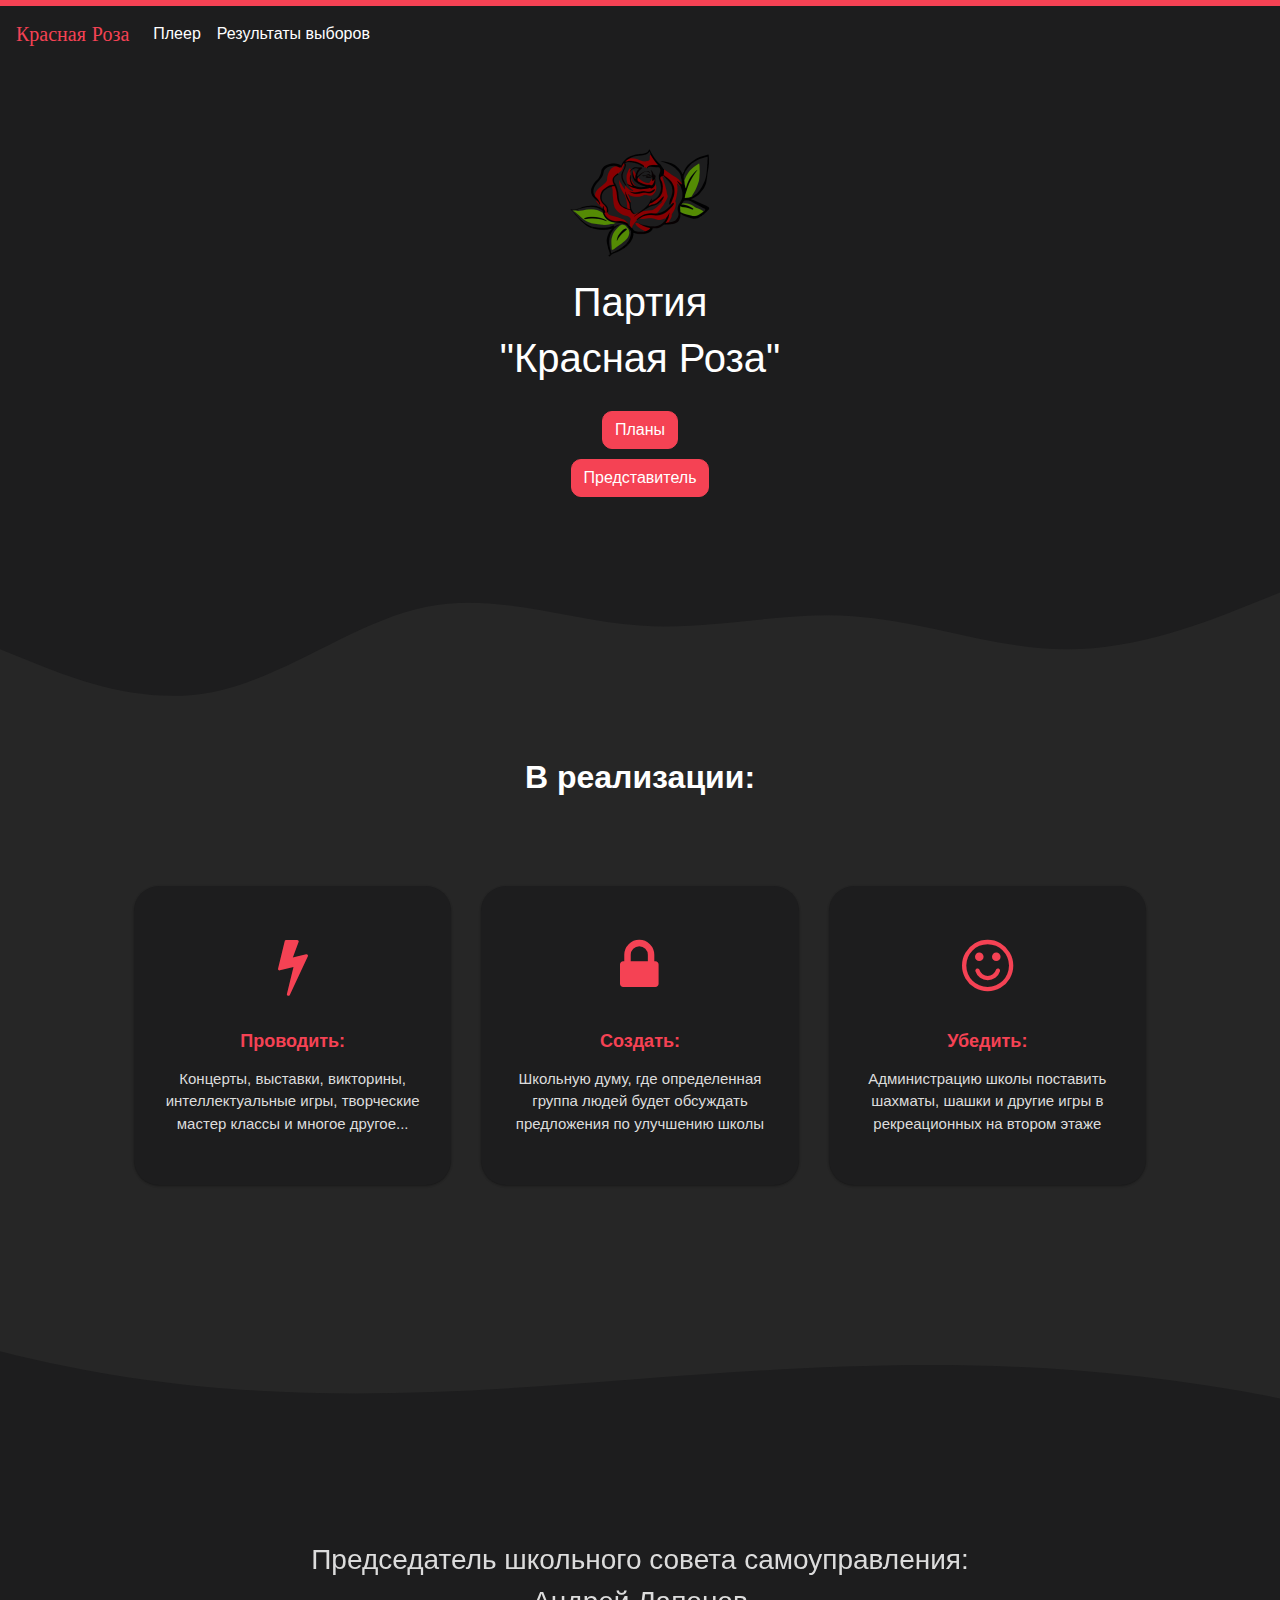
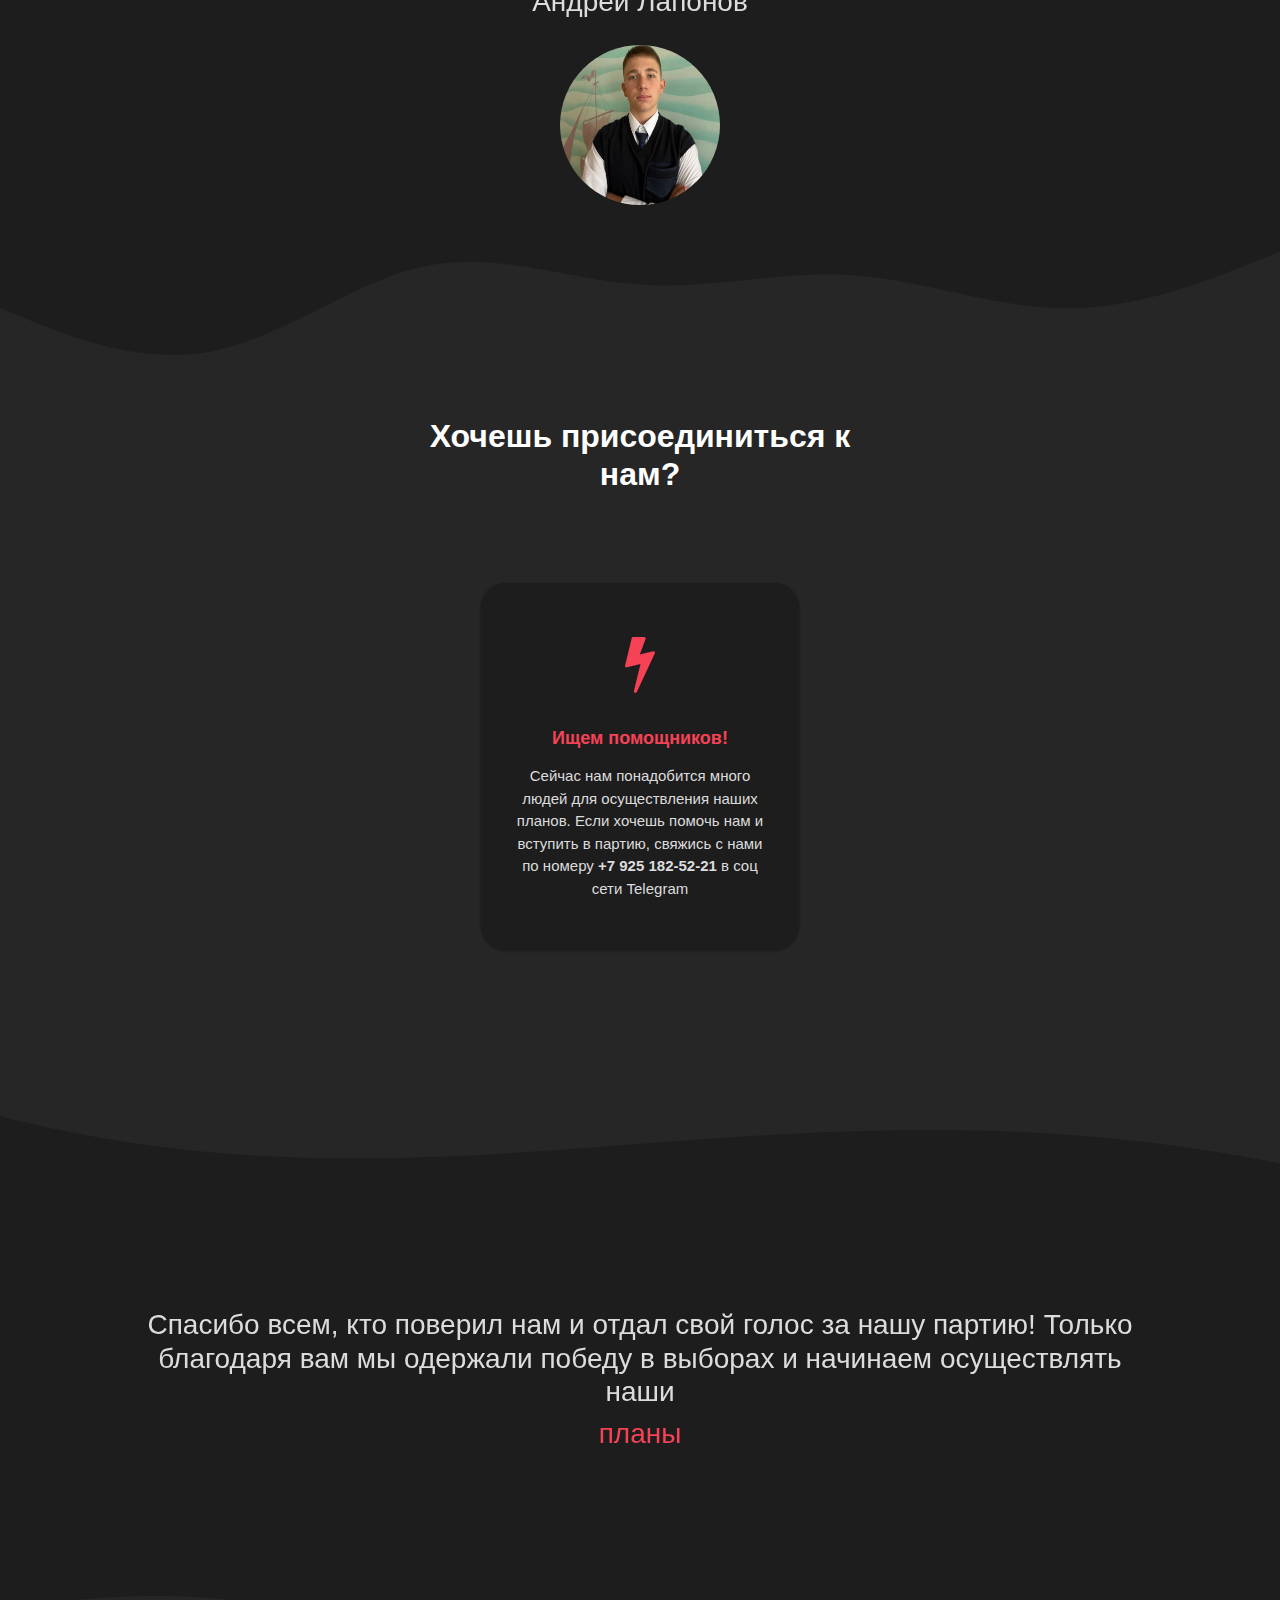
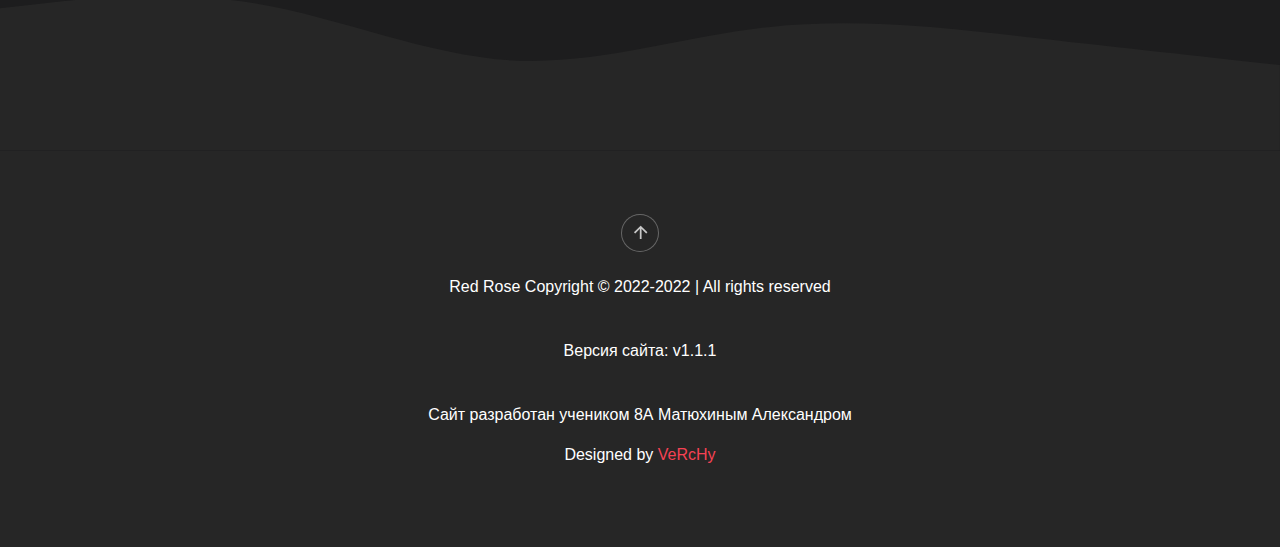
==== commit 153ad87d: "Update index.html" ====
--- a/index.html
+++ b/index.html
@@ -43,7 +43,7 @@
     <div class="features-boxed" style="background: var(--secondary);">
         <div class="container" style="color: var(--main-color);">
             <div class="intro">
-                <h2 class="text-center" style="color: var(--text-color);">В наших планах:</h2>
+                <h2 class="text-center" style="color: var(--text-color);">В реализации:</h2>
             </div>
             <div class="row justify-content-center features">
                 <div class="col-sm-6 col-md-5 col-lg-4 item">
@@ -76,7 +76,7 @@
 </div></div>
     <div class="team-clean" style="background: rgba(0,0,0,0);">
         <div class="container" style="filter: blur(0px);padding-bottom: 0px;">
-            <h3 class="text-center name" style="color: var(--secondary-text-color)">Представитель партии:</h3>
+            <h3 class="text-center name" style="color: var(--secondary-text-color)">Председатель школьного совета самоуправления:</h3>
             <h3 class="text-center name" style="color: var(--secondary-text-color)">Андрей Лапонов</h3>
             <div class="intro"></div>
             <div class="row row-cols-4 d-flex d-xl-flex justify-content-center justify-content-xl-center people" style="padding-bottom: 0px;">
@@ -94,7 +94,7 @@
                 <div class="col-sm-6 col-md-5 col-lg-4 item">
                     <div id="features" class="box"><i class="fa fa-bolt icon" style="color: var(--main-color);"></i>
                         <h3 class="name">Ищем помощников!</h3>
-                        <p class="description" style="color: var(--secondary-text-color);">Если мы одержим победу в выборах, нам понадобится много людей для осуществления наших планов. Если хочешь помочь нам и вступить в партию, свяжись с нами по номеру <strong>+7 925 182-52-21</strong> в соц сети Telegram <br></p>
+                        <p class="description" style="color: var(--secondary-text-color);">Сейчас нам понадобится много людей для осуществления наших планов. Если хочешь помочь нам и вступить в партию, свяжись с нами по номеру <strong>+7 925 182-52-21</strong> в соц сети Telegram <br></p>
                     </div>
                 </div>
             </div>
@@ -105,7 +105,7 @@
     <div id="golos">
     <div class="team-clean" style="background: rgba(0,0,0,0);">
         <div class="container" style="filter: blur(0px);padding-bottom: 0px;">
-            <h3 class="text-center name" style="color: var(--secondary-text-color)">Спасибо всем, кто поверил нам и отдал свой голос за нашу партию! В случае победы, мы обещаем выполнить все наши <a class="nav-link active smoothScroll" href="#feature" style="color: var(--main-color);">планы</a></h3>
+            <h3 class="text-center name" style="color: var(--secondary-text-color)">Спасибо всем, кто поверил нам и отдал свой голос за нашу партию! Только благодаря вам мы одержали победу в выборах и начинаем осуществлять наши <a class="nav-link active smoothScroll" href="#feature" style="color: var(--main-color);">планы</a></h3>
             </div>
         </div>
     </div>
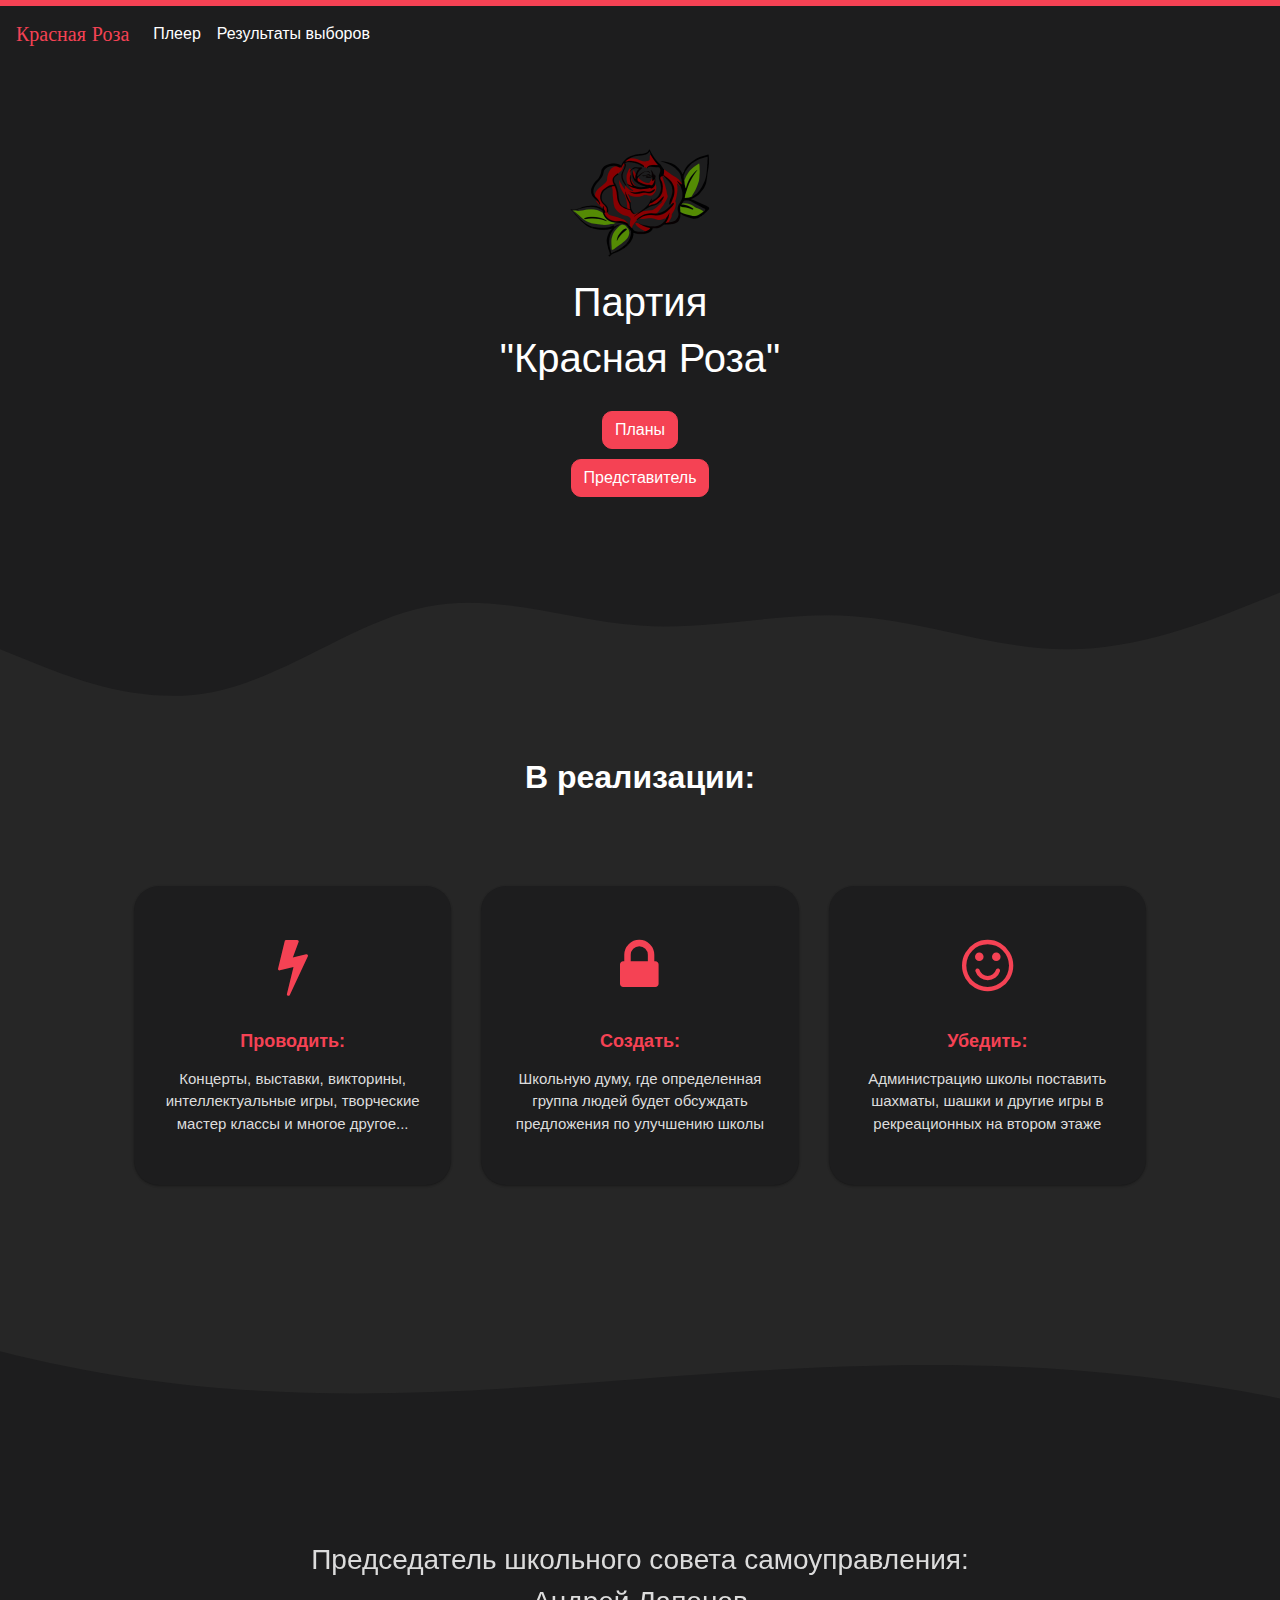
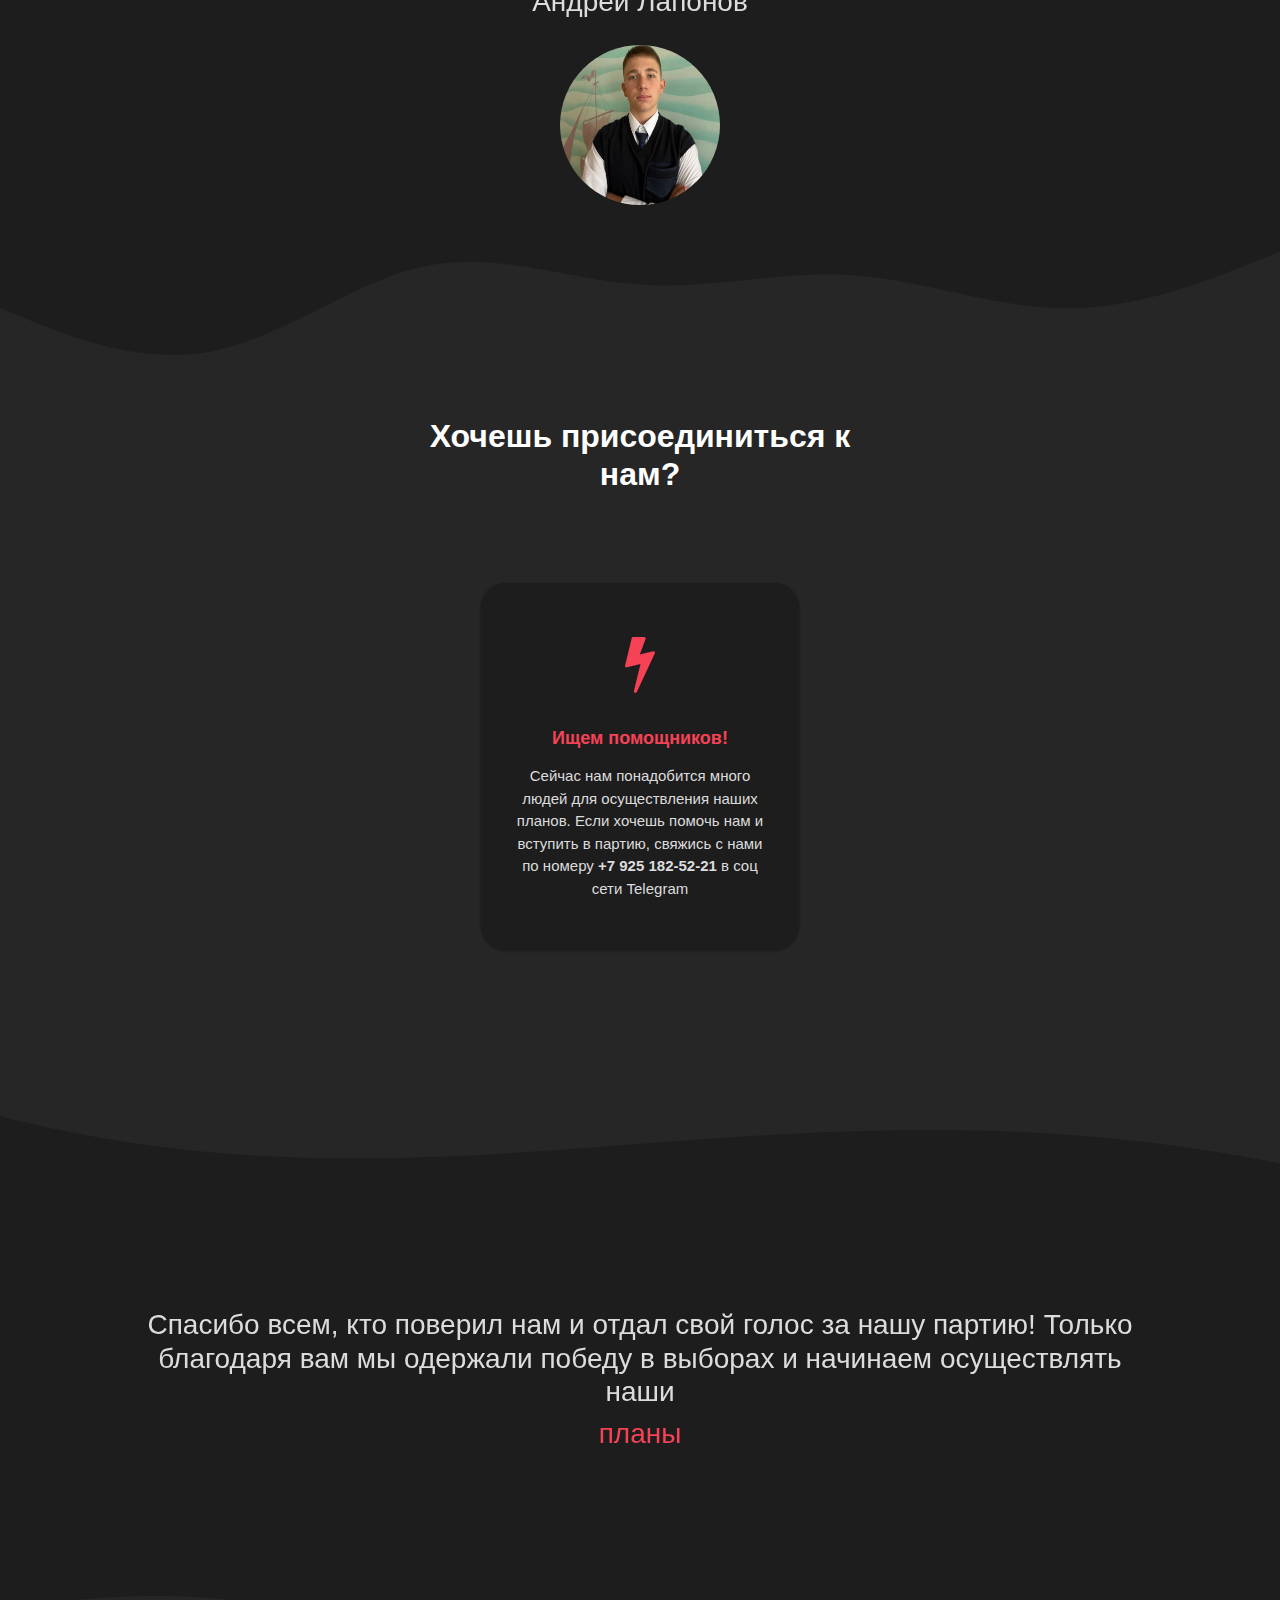
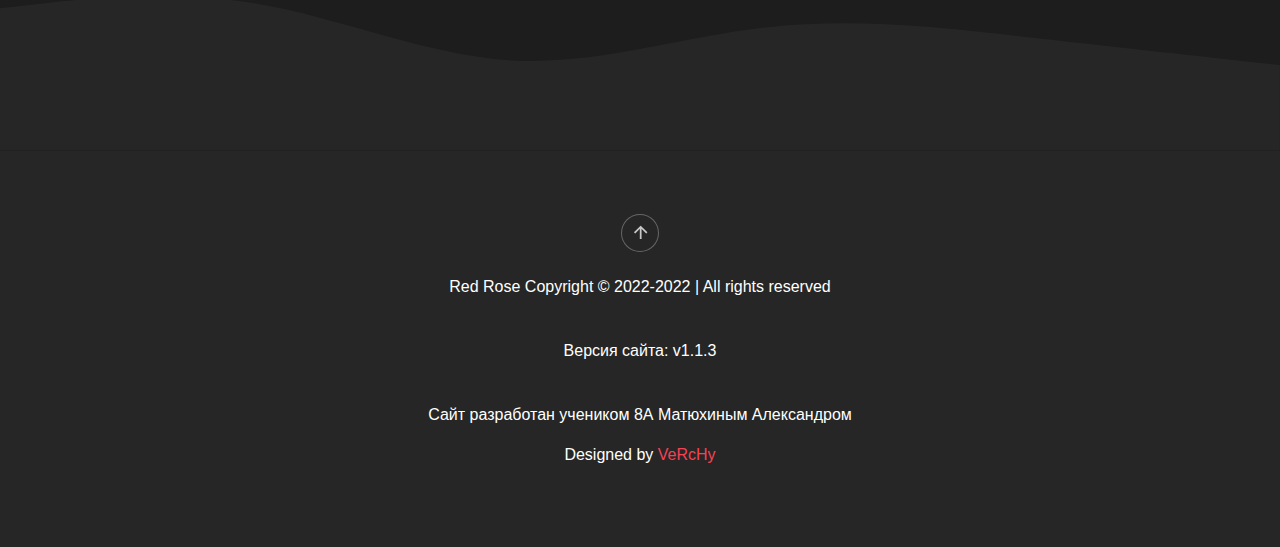
==== commit e7d76fe4: "Update index.html" ====
--- a/index.html
+++ b/index.html
@@ -117,7 +117,7 @@
                 <div class="col item social"><a class="smoothScroll" href="#top"><i class="icon ion-android-arrow-up"></i></a></div>
             </div>
             <p class="copyright" style="color: var(--text-color);">Red Rose Copyright © 2022-2022 | All rights reserved</p>
-            <p class="copyright" style="color: var(--text-color);">Версия сайта: v1.1.1</p>
+            <p class="copyright" style="color: var(--text-color);">Версия сайта: v1.1.3</p>
             <p class="copyright" style="color: var(--text-color);">Сайт разработан учеником 8А Матюхиным Александром</p>
             <p class="copyright" style="color: var(--text-color);padding: 0px;">
                 <!--Consider leaving this to give credit to me for making this, I worked hard on it and it makes me feel good :D-->Designed by&nbsp;<a href="http://marybot.ru/verchy-dev" style="color: var(--main-color);">VeRcHy</a></p>
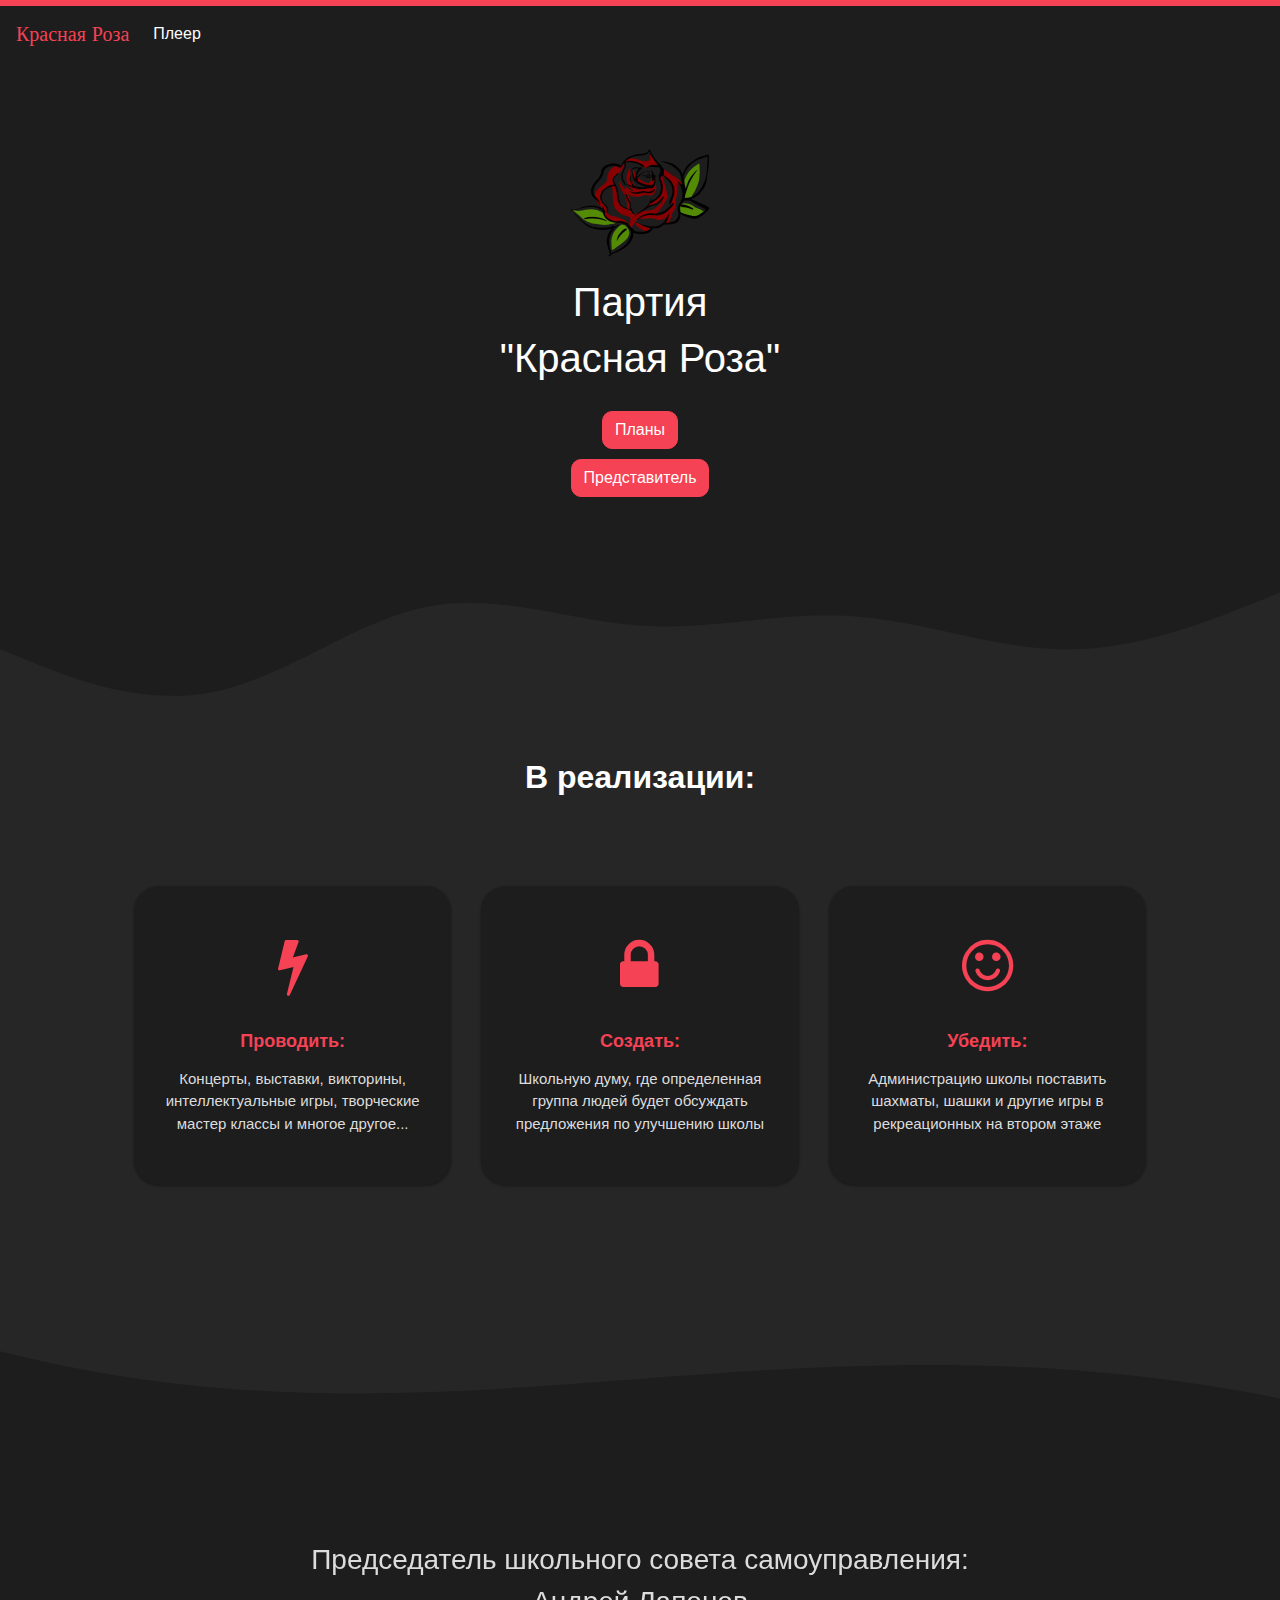
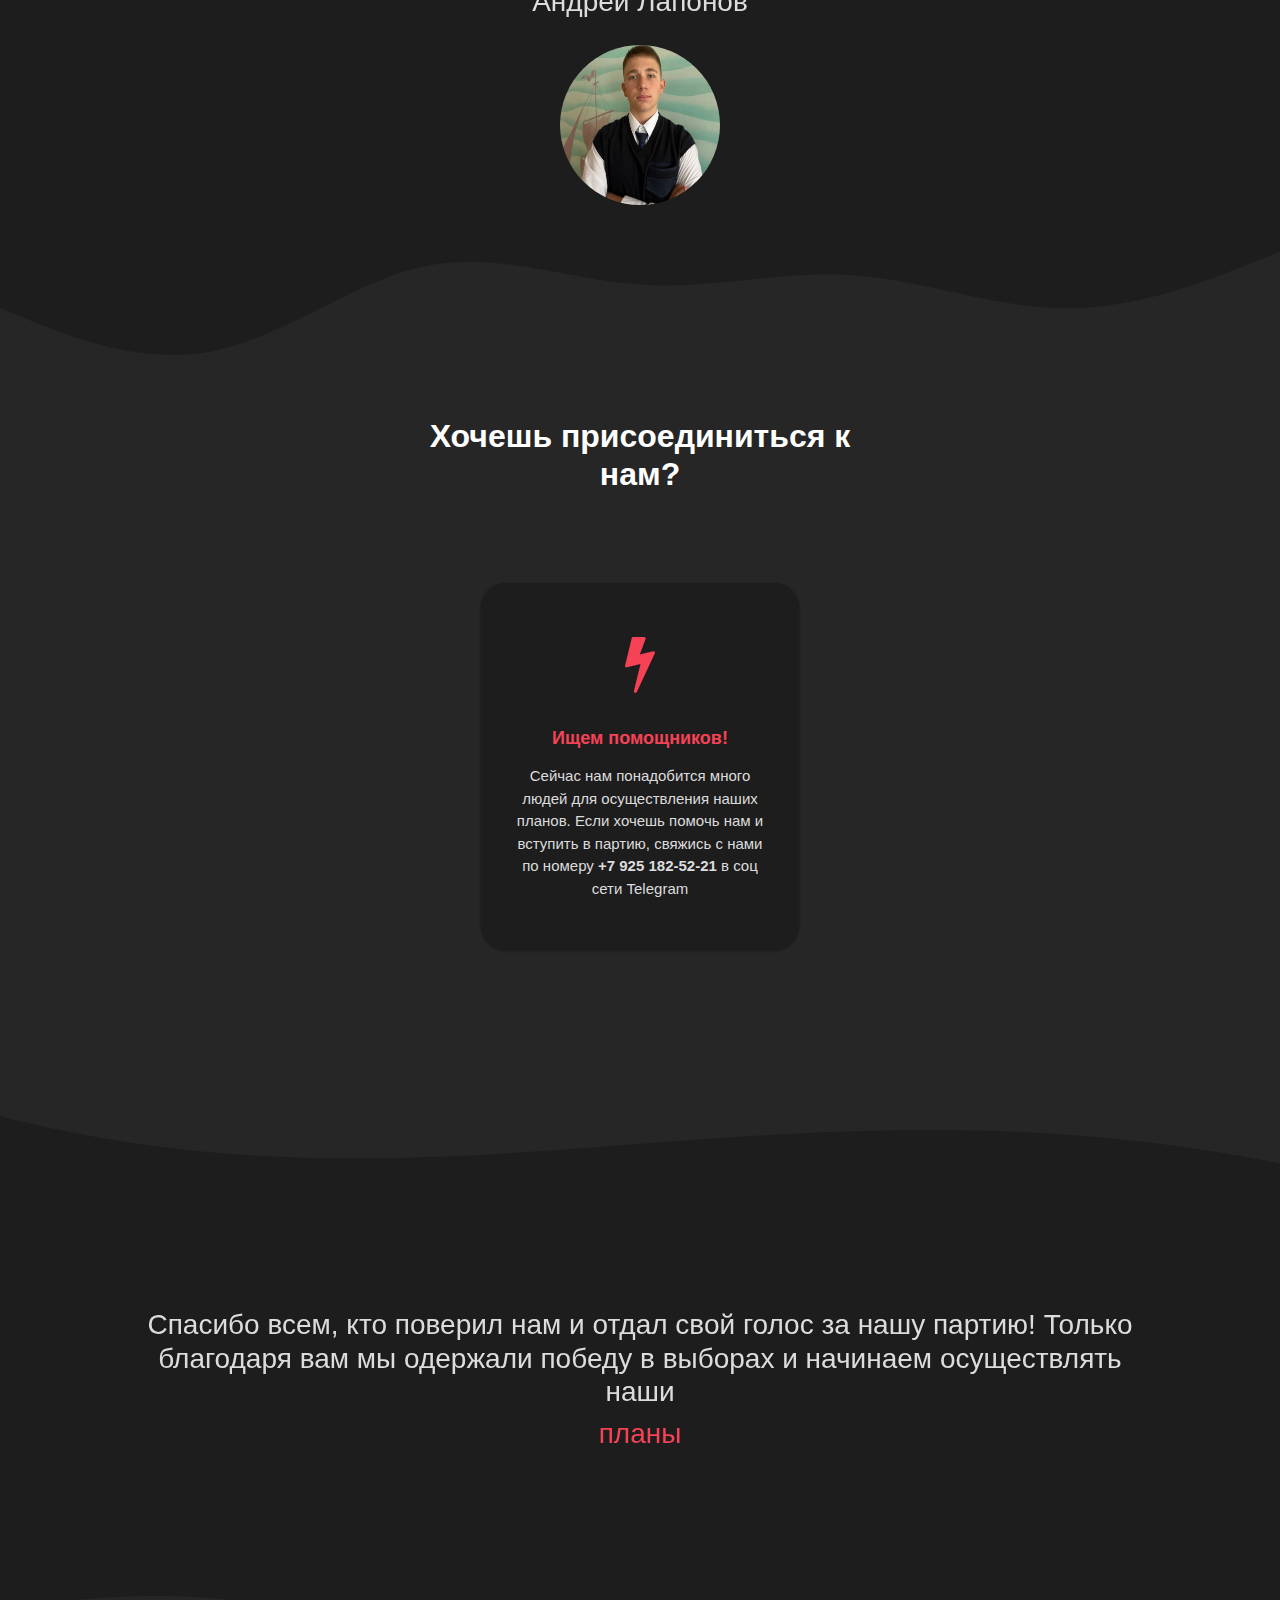
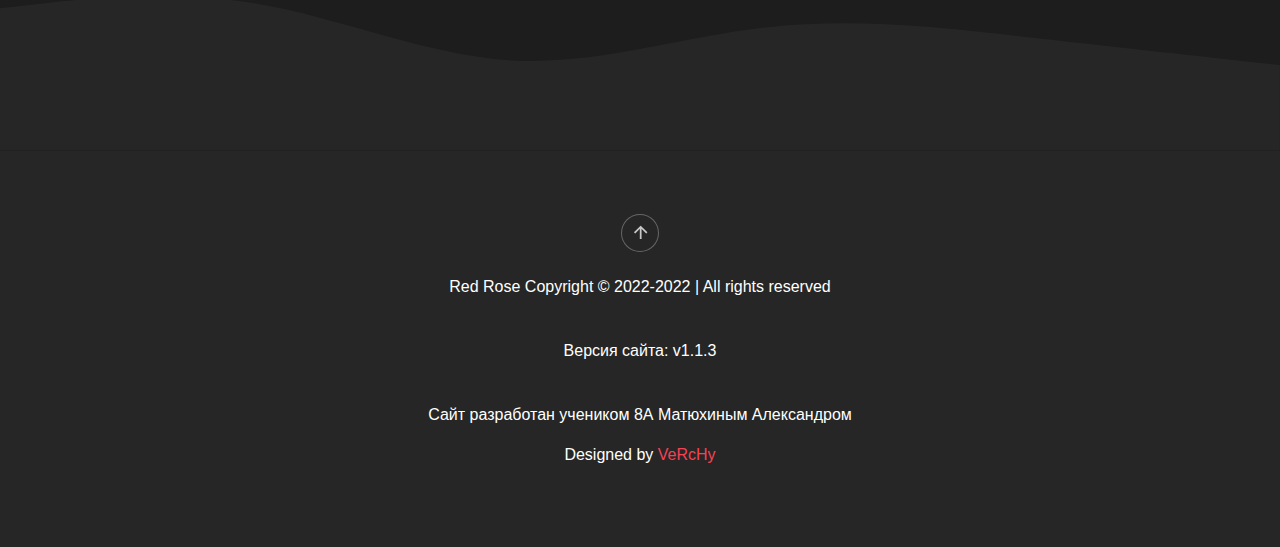
==== commit f1a0866e: "Update index.html" ====
--- a/index.html
+++ b/index.html
@@ -24,7 +24,6 @@
                     class="collapse navbar-collapse" id="navcol-1">
                     <ul class="nav navbar-nav">
                         <li class="nav-item"><a class="nav-link active smoothScroll" href="https://verchy78.github.io/redrose/player" style="color: var(--text-color);">Плеер</a></li>
-			<li class="nav-item"><a class="nav-link active smoothScroll" href="https://verchy78.github.io/redrose/results" style="color: var(--text-color);">Результаты выборов</a></li>
                     </ul>
             </div>
     </div>
